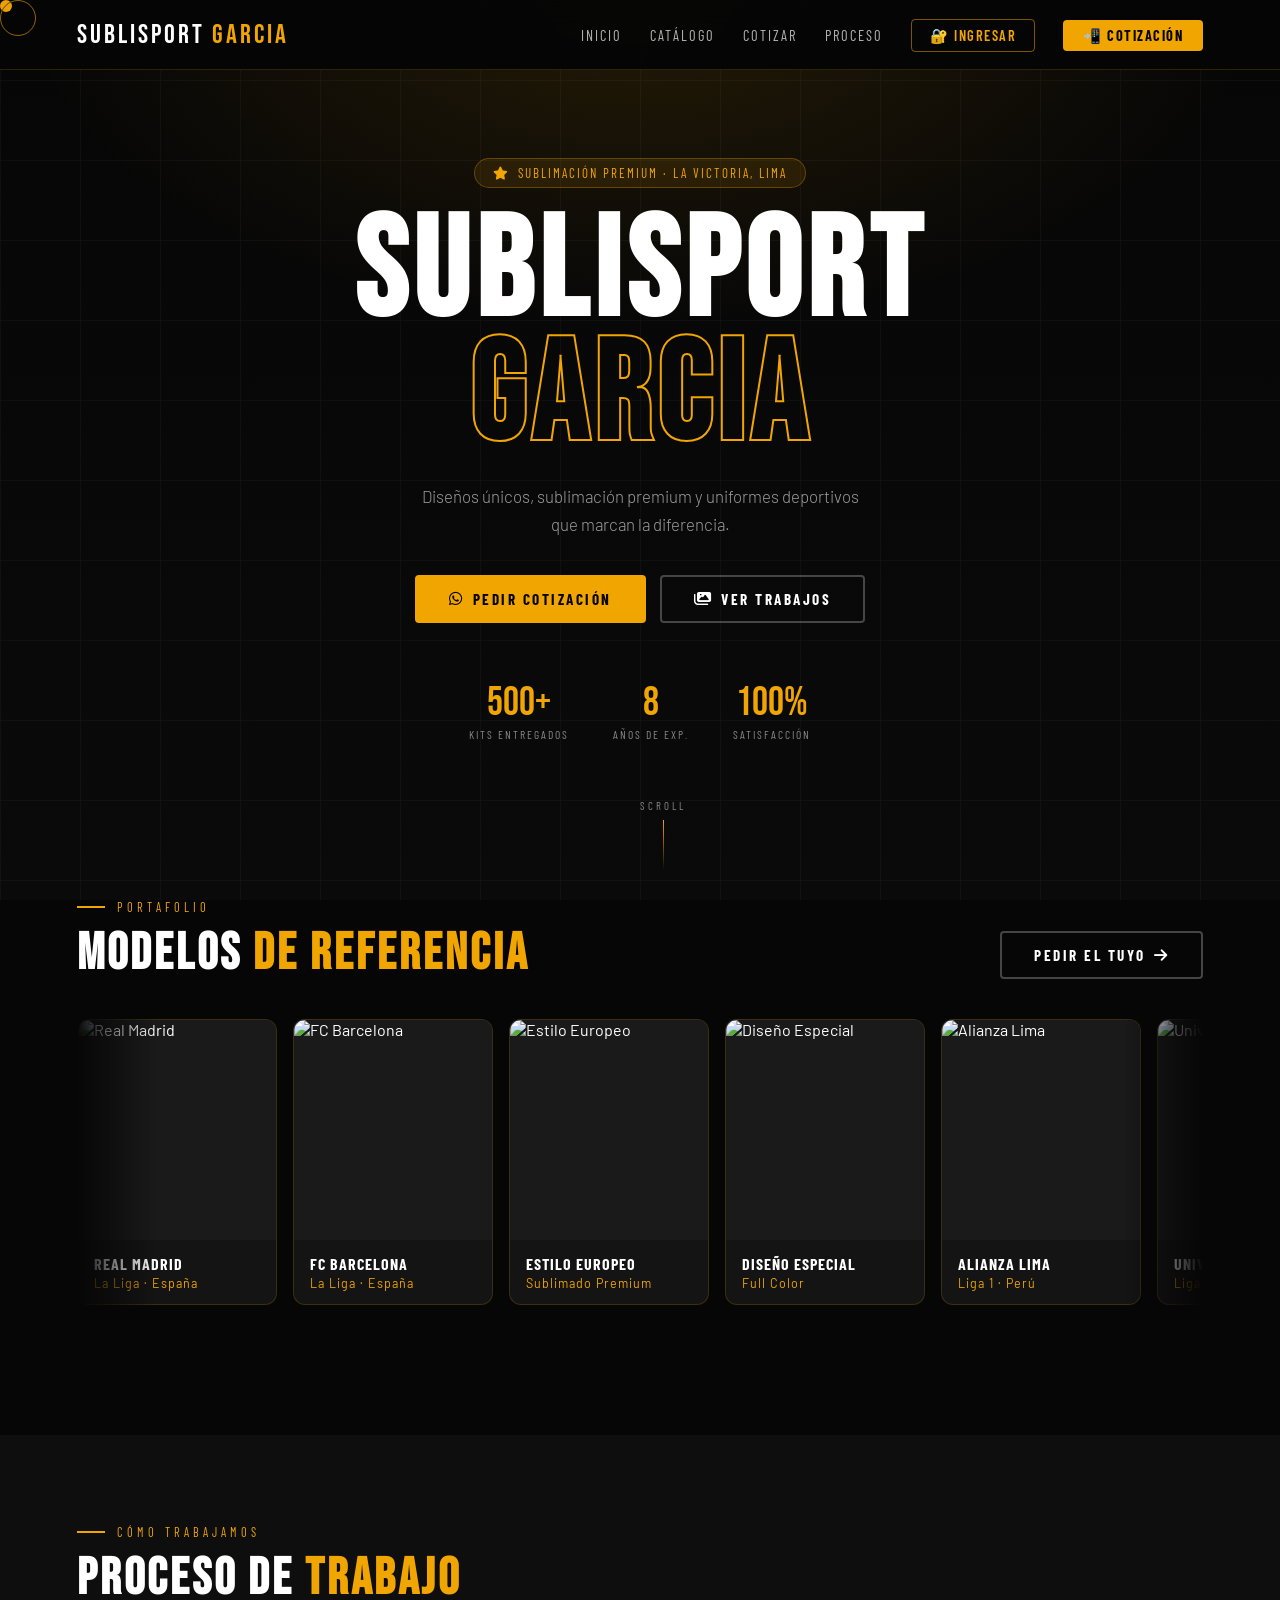
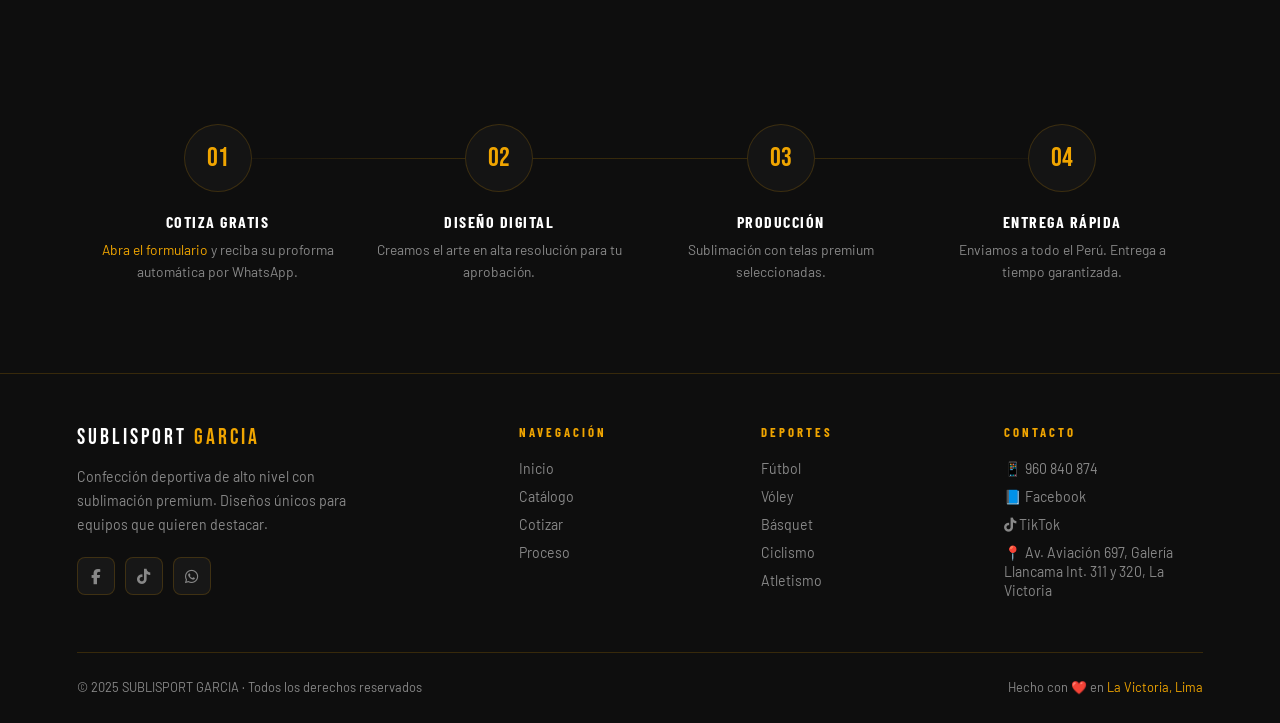
==== index.html @ 5cff6cac "Mover cotización a página separada cotizar.html El formulario sale de index.html y se abre en nueva " ====
<!DOCTYPE html>
<html lang="es">
<head>
<meta charset="UTF-8">
<meta name="viewport" content="width=device-width, initial-scale=1.0">
<title>SUBLISPORT GARCIA | Confección Deportiva de Élite</title>
<link href="https://fonts.googleapis.com/css2?family=Bebas+Neue&family=Barlow+Condensed:wght@300;400;600;700&family=Barlow:wght@300;400;500&display=swap" rel="stylesheet">
<link rel="stylesheet" href="https://cdnjs.cloudflare.com/ajax/libs/font-awesome/6.5.0/css/all.min.css">
<style>
:root {
  --gold: #F0A500;
  --gold-light: #FFD166;
  --black: #060606;
  --dark: #0E0E0E;
  --card: #141414;
  --border: rgba(240,165,0,0.18);
  --white: #FFFFFF;
  --gray: #888;
}
*, *::before, *::after { margin:0; padding:0; box-sizing:border-box; }
html { scroll-behavior: smooth; }
body { background: var(--black); color: var(--white); font-family: 'Barlow', sans-serif; overflow-x: hidden; cursor: none; }
.cursor { width:12px; height:12px; background:var(--gold); border-radius:50%; position:fixed; top:0; left:0; pointer-events:none; z-index:99999; transition:transform 0.1s; mix-blend-mode:difference; }
.cursor-ring { width:36px; height:36px; border:1.5px solid var(--gold); border-radius:50%; position:fixed; top:0; left:0; pointer-events:none; z-index:99998; transition:all 0.15s ease; opacity:0.6; }
::-webkit-scrollbar { width: 4px; }
::-webkit-scrollbar-track { background: var(--black); }
::-webkit-scrollbar-thumb { background: var(--gold); border-radius: 4px; }

.navbar { display:flex; justify-content:space-between; align-items:center; padding:0 6%; height:70px; background:rgba(6,6,6,0.96); backdrop-filter:blur(12px); position:fixed; width:100%; z-index:1000; border-bottom:1px solid var(--border); transition:0.3s; }
.navbar.scrolled { box-shadow: 0 4px 40px rgba(240,165,0,0.08); }
.logo { font-family:'Bebas Neue'; font-size:1.7rem; letter-spacing:3px; color:var(--white); text-decoration:none; }
.logo span { color:var(--gold); }
.nav-links { display:flex; list-style:none; gap:28px; align-items:center; }
.nav-links a { color:rgba(255,255,255,0.7); text-decoration:none; font-family:'Barlow Condensed'; font-size:0.9rem; letter-spacing:2px; text-transform:uppercase; transition:color 0.25s; position:relative; padding-bottom:4px; }
.nav-links a::after { content:''; position:absolute; bottom:0; left:0; width:0; height:1.5px; background:var(--gold); transition:width 0.3s; }
.nav-links a:hover { color:var(--white); }
.nav-links a:hover::after { width:100%; }
.nav-cta { background:var(--gold)!important; color:var(--black)!important; padding:7px 20px!important; border-radius:4px; font-weight:700!important; letter-spacing:1.5px!important; }
.nav-cta::after { display:none!important; }
.nav-cta:hover { background:var(--gold-light)!important; }
.nav-login { border:1.5px solid rgba(240,165,0,0.5)!important; color:var(--gold)!important; padding:7px 18px!important; border-radius:4px; font-weight:600!important; letter-spacing:1.5px!important; }
.nav-login::after { display:none!important; }
.nav-login:hover { background:rgba(240,165,0,0.12)!important; color:var(--gold-light)!important; }
.hamburger { display:none; flex-direction:column; gap:5px; cursor:pointer; background:none; border:none; }
.hamburger span { width:24px; height:2px; background:var(--white); transition:0.3s; display:block; }

.hero { height:100vh; display:flex; align-items:center; justify-content:center; text-align:center; position:relative; overflow:hidden; }
.hero-bg { position:absolute; inset:0; background: radial-gradient(ellipse 80% 60% at 50% 0%, rgba(240,165,0,0.13) 0%, transparent 60%), linear-gradient(180deg,#060606 0%,#0a0a0a 100%); }
.field-lines { position:absolute; inset:0; opacity:0.04; background-image: linear-gradient(90deg,rgba(255,255,255,0.8) 1px,transparent 1px), linear-gradient(rgba(255,255,255,0.8) 1px,transparent 1px); background-size:80px 80px; }
.hero-badge { display:inline-flex; align-items:center; gap:8px; background:rgba(240,165,0,0.1); border:1px solid rgba(240,165,0,0.3); border-radius:30px; padding:6px 18px; font-family:'Barlow Condensed'; font-size:0.82rem; letter-spacing:2px; color:var(--gold); text-transform:uppercase; margin-bottom:24px; animation:fadeDown 1s 0.2s both; }
.hero-content { position:relative; z-index:2; max-width:900px; padding:0 20px; }
.hero-content h1 { font-family:'Bebas Neue'; font-size:clamp(5rem,11vw,10rem); line-height:0.88; letter-spacing:6px; margin-bottom:22px; animation:fadeUp 1s 0.4s both; }
.hero-content h1 em { font-style:normal; -webkit-text-stroke:2px var(--gold); color:transparent; }
.hero-content p { font-size:1.05rem; color:rgba(255,255,255,0.6); max-width:460px; margin:0 auto 36px; line-height:1.7; font-weight:300; animation:fadeUp 1s 0.6s both; }
.hero-btns { display:flex; gap:14px; justify-content:center; flex-wrap:wrap; animation:fadeUp 1s 0.8s both; }
.btn-main { background:var(--gold); color:var(--black); padding:13px 32px; text-decoration:none; font-family:'Barlow Condensed'; font-size:0.95rem; font-weight:700; letter-spacing:2.5px; text-transform:uppercase; border-radius:4px; transition:all 0.3s; border:2px solid var(--gold); display:inline-flex; align-items:center; gap:8px; cursor:pointer; }
.btn-main:hover { background:transparent; color:var(--gold); transform:translateY(-2px); }
.btn-outline { border:2px solid rgba(255,255,255,0.25); color:var(--white); padding:13px 32px; text-decoration:none; font-family:'Barlow Condensed'; font-size:0.95rem; font-weight:700; letter-spacing:2.5px; text-transform:uppercase; border-radius:4px; transition:all 0.3s; display:inline-flex; align-items:center; gap:8px; }
.btn-outline:hover { border-color:var(--gold); color:var(--gold); transform:translateY(-2px); }
.hero-stats { display:flex; gap:44px; justify-content:center; margin-top:60px; animation:fadeUp 1s 1s both; }
.stat { text-align:center; }
.stat-num { font-family:'Bebas Neue'; font-size:2.5rem; color:var(--gold); line-height:1; display:block; }
.stat-label { font-family:'Barlow Condensed'; font-size:0.72rem; letter-spacing:2px; text-transform:uppercase; color:var(--gray); }
.scroll-indicator { position:absolute; bottom:30px; left:50%; transform:translateX(-50%); display:flex; flex-direction:column; align-items:center; gap:8px; animation:fadeUp 1s 1.2s both; }
.scroll-line { width:1px; height:50px; background:linear-gradient(to bottom,var(--gold),transparent); animation:scrollPulse 2s infinite; }
.scroll-text { font-family:'Barlow Condensed'; font-size:0.68rem; letter-spacing:3px; color:var(--gray); text-transform:uppercase; }

.section { padding:90px 6%; }
.section-tag { font-family:'Barlow Condensed'; font-size:0.78rem; letter-spacing:4px; color:var(--gold); text-transform:uppercase; display:flex; align-items:center; gap:12px; margin-bottom:14px; }
.section-tag::before { content:''; width:28px; height:1.5px; background:var(--gold); }
.section-title { font-family:'Bebas Neue'; font-size:clamp(2rem,4vw,3.5rem); letter-spacing:3px; line-height:1; margin-bottom:50px; }
.section-title span { color:var(--gold); }

.catalog-intro { display:flex; justify-content:space-between; align-items:flex-end; margin-bottom:40px; flex-wrap:wrap; gap:16px; }
.jerseys-slider-wrap { overflow:hidden; position:relative; }
.jerseys-slider-wrap::before, .jerseys-slider-wrap::after { content:''; position:absolute; top:0; bottom:0; width:80px; z-index:2; pointer-events:none; }
.jerseys-slider-wrap::before { left:0; background:linear-gradient(to right,var(--black),transparent); }
.jerseys-slider-wrap::after { right:0; background:linear-gradient(to left,var(--black),transparent); }
.jerseys-track { display:flex; gap:16px; animation:slideLoop 30s linear infinite; width:max-content; }
.jerseys-track:hover { animation-play-state:paused; }
.jersey-card { width:200px; flex-shrink:0; background:var(--card); border:1px solid var(--border); border-radius:12px; overflow:hidden; transition:all 0.35s; cursor:pointer; }
.jersey-card:hover { border-color:rgba(240,165,0,0.45); transform:translateY(-6px); box-shadow:0 16px 40px rgba(0,0,0,0.5); }
.jersey-card img { width:100%; height:220px; object-fit:contain; object-position:center; display:block; background:#1a1a1a; transition:transform 0.4s; }
.jersey-card:hover img { transform:scale(1.05); }
.jersey-card-info { padding:14px 16px; }
.jersey-card-info h4 { font-family:'Barlow Condensed'; font-size:1rem; letter-spacing:1px; text-transform:uppercase; margin-bottom:3px; }
.jersey-card-info p { font-size:0.78rem; color:var(--gold); letter-spacing:1px; }

.process-section { padding:90px 6%; background:var(--dark); }
.steps-grid { display:grid; grid-template-columns:repeat(4,1fr); gap:0; position:relative; }
.steps-grid::before { content:''; position:absolute; top:34px; left:10%; right:10%; height:1px; background:linear-gradient(90deg,transparent,var(--border),var(--border),var(--border),transparent); }
.step { text-align:center; padding:0 16px; }
.step-num { width:68px; height:68px; border-radius:50%; background:var(--card); border:1px solid var(--border); display:flex; align-items:center; justify-content:center; font-family:'Bebas Neue'; font-size:1.7rem; color:var(--gold); margin:0 auto 20px; position:relative; z-index:1; transition:all 0.3s; }
.step:hover .step-num { background:rgba(240,165,0,0.1); border-color:var(--gold); box-shadow:0 0 24px rgba(240,165,0,0.2); }
.step h3 { font-family:'Barlow Condensed'; font-size:1rem; letter-spacing:1.5px; text-transform:uppercase; margin-bottom:8px; }
.step p { color:var(--gray); font-size:0.86rem; line-height:1.6; }

footer { background:var(--dark); border-top:1px solid var(--border); padding:50px 6% 28px; }
.footer-top { display:grid; grid-template-columns:2fr 1fr 1fr 1fr; gap:44px; margin-bottom:44px; }
.footer-brand .logo { font-size:1.4rem; margin-bottom:14px; display:block; }
.footer-brand p { color:var(--gray); font-size:0.88rem; line-height:1.7; max-width:270px; margin-bottom:20px; }
.social-links { display:flex; gap:10px; }
.social-link { width:38px; height:38px; background:rgba(255,255,255,0.04); border:1px solid var(--border); border-radius:8px; display:flex; align-items:center; justify-content:center; color:var(--gray); font-size:0.95rem; text-decoration:none; transition:all 0.3s; }
.social-link:hover { background:rgba(240,165,0,0.1); border-color:var(--gold); color:var(--gold); }
.footer-col h4 { font-family:'Barlow Condensed'; font-size:0.8rem; letter-spacing:3px; text-transform:uppercase; color:var(--gold); margin-bottom:18px; }
.footer-col ul { list-style:none; }
.footer-col ul li { margin-bottom:9px; }
.footer-col ul a { color:var(--gray); text-decoration:none; font-size:0.88rem; transition:color 0.25s; }
.footer-col ul a:hover { color:var(--white); }
.footer-bottom { display:flex; justify-content:space-between; align-items:center; padding-top:26px; border-top:1px solid var(--border); flex-wrap:wrap; gap:14px; }
.footer-bottom p { color:var(--gray); font-size:0.8rem; }
.footer-bottom a { color:var(--gold); text-decoration:none; }

@keyframes fadeUp { from{opacity:0;transform:translateY(30px)} to{opacity:1;transform:translateY(0)} }
@keyframes fadeDown { from{opacity:0;transform:translateY(-20px)} to{opacity:1;transform:translateY(0)} }
@keyframes scrollPulse { 0%,100%{opacity:0.3} 50%{opacity:1} }
@keyframes slideLoop { 0%{transform:translateX(0)} 100%{transform:translateX(-50%)} }
.reveal { opacity:0; transform:translateY(36px); transition:opacity 0.7s,transform 0.7s; }
.reveal.visible { opacity:1; transform:translateY(0); }
.reveal-delay-1 { transition-delay:0.1s; }
.reveal-delay-2 { transition-delay:0.2s; }
.reveal-delay-3 { transition-delay:0.3s; }

@media(max-width:1024px){
  .steps-grid{grid-template-columns:repeat(2,1fr);gap:36px;}
  .steps-grid::before{display:none;}
  .footer-top{grid-template-columns:1fr 1fr;}
}
@media(max-width:768px){
  body{cursor:auto;}
  .cursor,.cursor-ring{display:none;}
  .nav-links{display:none;flex-direction:column;position:fixed;top:70px;left:0;right:0;background:rgba(6,6,6,0.99);padding:28px 6%;gap:22px;border-bottom:1px solid var(--border);}
  .nav-links.open{display:flex;}
  .hamburger{display:flex;}
  .hero-stats{gap:24px;}
  .stat-num{font-size:2rem;}
  .steps-grid{grid-template-columns:1fr 1fr;}
  .footer-top{grid-template-columns:1fr;gap:28px;}
}
@media(max-width:480px){
  .steps-grid{grid-template-columns:1fr;}
  .hero-btns{flex-direction:column;align-items:center;}
  .hero-content h1{font-size:4.2rem;}
}
</style>
</head>
<body>

<div class="cursor" id="cursor"></div>
<div class="cursor-ring" id="cursorRing"></div>

<nav class="navbar" id="navbar">
  <a href="index.html" class="logo">SUBLISPORT <span>GARCIA</span></a>
  <ul class="nav-links" id="navLinks">
    <li><a href="#inicio">Inicio</a></li>
    <li><a href="#catalogo">Catálogo</a></li>
    <li><a href="cotizar.html" target="_blank" rel="noopener noreferrer">Cotizar</a></li>
    <li><a href="#proceso">Proceso</a></li>
    <li><a href="https://sublisport-garcia-production.up.railway.app/login" data-panel-login target="_blank" rel="noopener noreferrer" class="nav-login">🔐 INGRESAR</a></li>
    <li><a href="cotizar.html" target="_blank" rel="noopener noreferrer" class="nav-cta">📲 Cotización</a></li>
  </ul>
  <button class="hamburger" id="hamburger" onclick="toggleMenu()">
    <span></span><span></span><span></span>
  </button>
</nav>

<section id="inicio" class="hero">
  <div class="hero-bg"></div>
  <div class="field-lines"></div>
  <div class="hero-content">
    <div class="hero-badge"><i class="fas fa-star"></i> Sublimación Premium · La Victoria, Lima</div>
    <h1>SUBLISPORT<br><em>GARCIA</em></h1>
    <p>Diseños únicos, sublimación premium y uniformes deportivos que marcan la diferencia.</p>
    <div class="hero-btns">
      <a href="cotizar.html" target="_blank" rel="noopener noreferrer" class="btn-main"><i class="fab fa-whatsapp"></i> PEDIR COTIZACIÓN</a>
      <a href="#catalogo" class="btn-outline"><i class="fas fa-images"></i> VER TRABAJOS</a>
    </div>
    <div class="hero-stats">
      <div class="stat"><span class="stat-num">500+</span><span class="stat-label">Kits Entregados</span></div>
      <div class="stat"><span class="stat-num">8</span><span class="stat-label">Años de Exp.</span></div>
      <div class="stat"><span class="stat-num">100%</span><span class="stat-label">Satisfacción</span></div>
    </div>
  </div>
  <div class="scroll-indicator">
    <span class="scroll-text">Scroll</span>
    <div class="scroll-line"></div>
  </div>
</section>

<section id="catalogo" class="section" style="padding-top:0;">
  <div class="catalog-intro">
    <div>
      <div class="section-tag reveal">Portafolio</div>
      <h2 class="section-title reveal reveal-delay-1" style="margin-bottom:0;">MODELOS <span>DE REFERENCIA</span></h2>
    </div>
    <a href="cotizar.html" target="_blank" rel="noopener noreferrer" class="btn-outline reveal">Pedir el tuyo <i class="fas fa-arrow-right"></i></a>
  </div>
  <div class="jerseys-slider-wrap reveal" style="margin-bottom:40px;">
    <div class="jerseys-track" id="catalogTrack"></div>
  </div>
</section>

<section id="proceso" class="process-section">
  <div style="padding:0 0 70px;">
    <div class="section-tag reveal">Cómo trabajamos</div>
    <h2 class="section-title reveal reveal-delay-1">PROCESO DE <span>TRABAJO</span></h2>
  </div>
  <div class="steps-grid">
    <div class="step reveal">
      <div class="step-num">01</div>
      <h3>Cotiza gratis</h3>
      <p><a href="cotizar.html" target="_blank" rel="noopener noreferrer" style="color:var(--gold);text-decoration:none;">Abra el formulario</a> y reciba su proforma automática por WhatsApp.</p>
    </div>
    <div class="step reveal reveal-delay-1">
      <div class="step-num">02</div>
      <h3>Diseño digital</h3>
      <p>Creamos el arte en alta resolución para tu aprobación.</p>
    </div>
    <div class="step reveal reveal-delay-2">
      <div class="step-num">03</div>
      <h3>Producción</h3>
      <p>Sublimación con telas premium seleccionadas.</p>
    </div>
    <div class="step reveal reveal-delay-3">
      <div class="step-num">04</div>
      <h3>Entrega rápida</h3>
      <p>Enviamos a todo el Perú. Entrega a tiempo garantizada.</p>
    </div>
  </div>
</section>

<footer>
  <div class="footer-top">
    <div class="footer-brand">
      <span class="logo">SUBLISPORT <span>GARCIA</span></span>
      <p>Confección deportiva de alto nivel con sublimación premium. Diseños únicos para equipos que quieren destacar.</p>
      <div class="social-links">
        <a href="https://www.facebook.com/wilber.garcia.902" target="_blank" class="social-link"><i class="fab fa-facebook-f"></i></a>
        <a href="https://www.tiktok.com/@cayarino.sport" target="_blank" class="social-link"><i class="fab fa-tiktok"></i></a>
        <a href="https://wa.me/51960840874" data-wa-contact target="_blank" class="social-link"><i class="fab fa-whatsapp"></i></a>
      </div>
    </div>
    <div class="footer-col">
      <h4>Navegación</h4>
      <ul>
        <li><a href="#inicio">Inicio</a></li>
        <li><a href="#catalogo">Catálogo</a></li>
        <li><a href="cotizar.html" target="_blank" rel="noopener noreferrer">Cotizar</a></li>
        <li><a href="#proceso">Proceso</a></li>
      </ul>
    </div>
    <div class="footer-col">
      <h4>Deportes</h4>
      <ul>
        <li><a href="cotizar.html" target="_blank" rel="noopener noreferrer">Fútbol</a></li>
        <li><a href="cotizar.html" target="_blank" rel="noopener noreferrer">Vóley</a></li>
        <li><a href="cotizar.html" target="_blank" rel="noopener noreferrer">Básquet</a></li>
        <li><a href="cotizar.html" target="_blank" rel="noopener noreferrer">Ciclismo</a></li>
        <li><a href="cotizar.html" target="_blank" rel="noopener noreferrer">Atletismo</a></li>
      </ul>
    </div>
    <div class="footer-col">
      <h4>Contacto</h4>
      <ul>
        <li><a href="https://wa.me/51960840874" data-wa-contact>📱 960 840 874</a></li>
        <li><a href="https://www.facebook.com/wilber.garcia.902">📘 Facebook</a></li>
        <li><a href="https://www.tiktok.com/@cayarino.sport"><i class="fab fa-tiktok"></i> TikTok</a></li>
        <li><a href="#" style="color:var(--gray);pointer-events:none;">📍 Av. Aviación 697, Galería Llancama Int. 311 y 320, La Victoria</a></li>
      </ul>
    </div>
  </div>
  <div class="footer-bottom">
    <p>© 2025 SUBLISPORT GARCIA · Todos los derechos reservados</p>
    <p>Hecho con ❤️ en <a href="#">La Victoria, Lima</a></p>
  </div>
</footer>

<script src="panel-config.js"></script>
<script src="landing-config.js"></script>
<script>
const cursor = document.getElementById('cursor');
const ring = document.getElementById('cursorRing');
document.addEventListener('mousemove', e => {
  cursor.style.left = e.clientX-6+'px'; cursor.style.top = e.clientY-6+'px';
  ring.style.left = e.clientX-18+'px'; ring.style.top = e.clientY-18+'px';
});
document.querySelectorAll('a,button,.jersey-card').forEach(el => {
  el.addEventListener('mouseenter',()=>{cursor.style.transform='scale(2)';ring.style.transform='scale(1.4)';ring.style.opacity='1';});
  el.addEventListener('mouseleave',()=>{cursor.style.transform='scale(1)';ring.style.transform='scale(1)';ring.style.opacity='0.6';});
});
window.addEventListener('scroll',()=>{ document.getElementById('navbar').classList.toggle('scrolled',window.scrollY>20); });
function toggleMenu(){ document.getElementById('navLinks').classList.toggle('open'); }
document.querySelectorAll('.nav-links a').forEach(a=>a.addEventListener('click',()=>document.getElementById('navLinks').classList.remove('open')));
const obs = new IntersectionObserver(entries=>entries.forEach(e=>{if(e.isIntersecting)e.target.classList.add('visible');}),{threshold:0.1});
document.querySelectorAll('.reveal').forEach(el=>obs.observe(el));
</script>
</body>
</html>
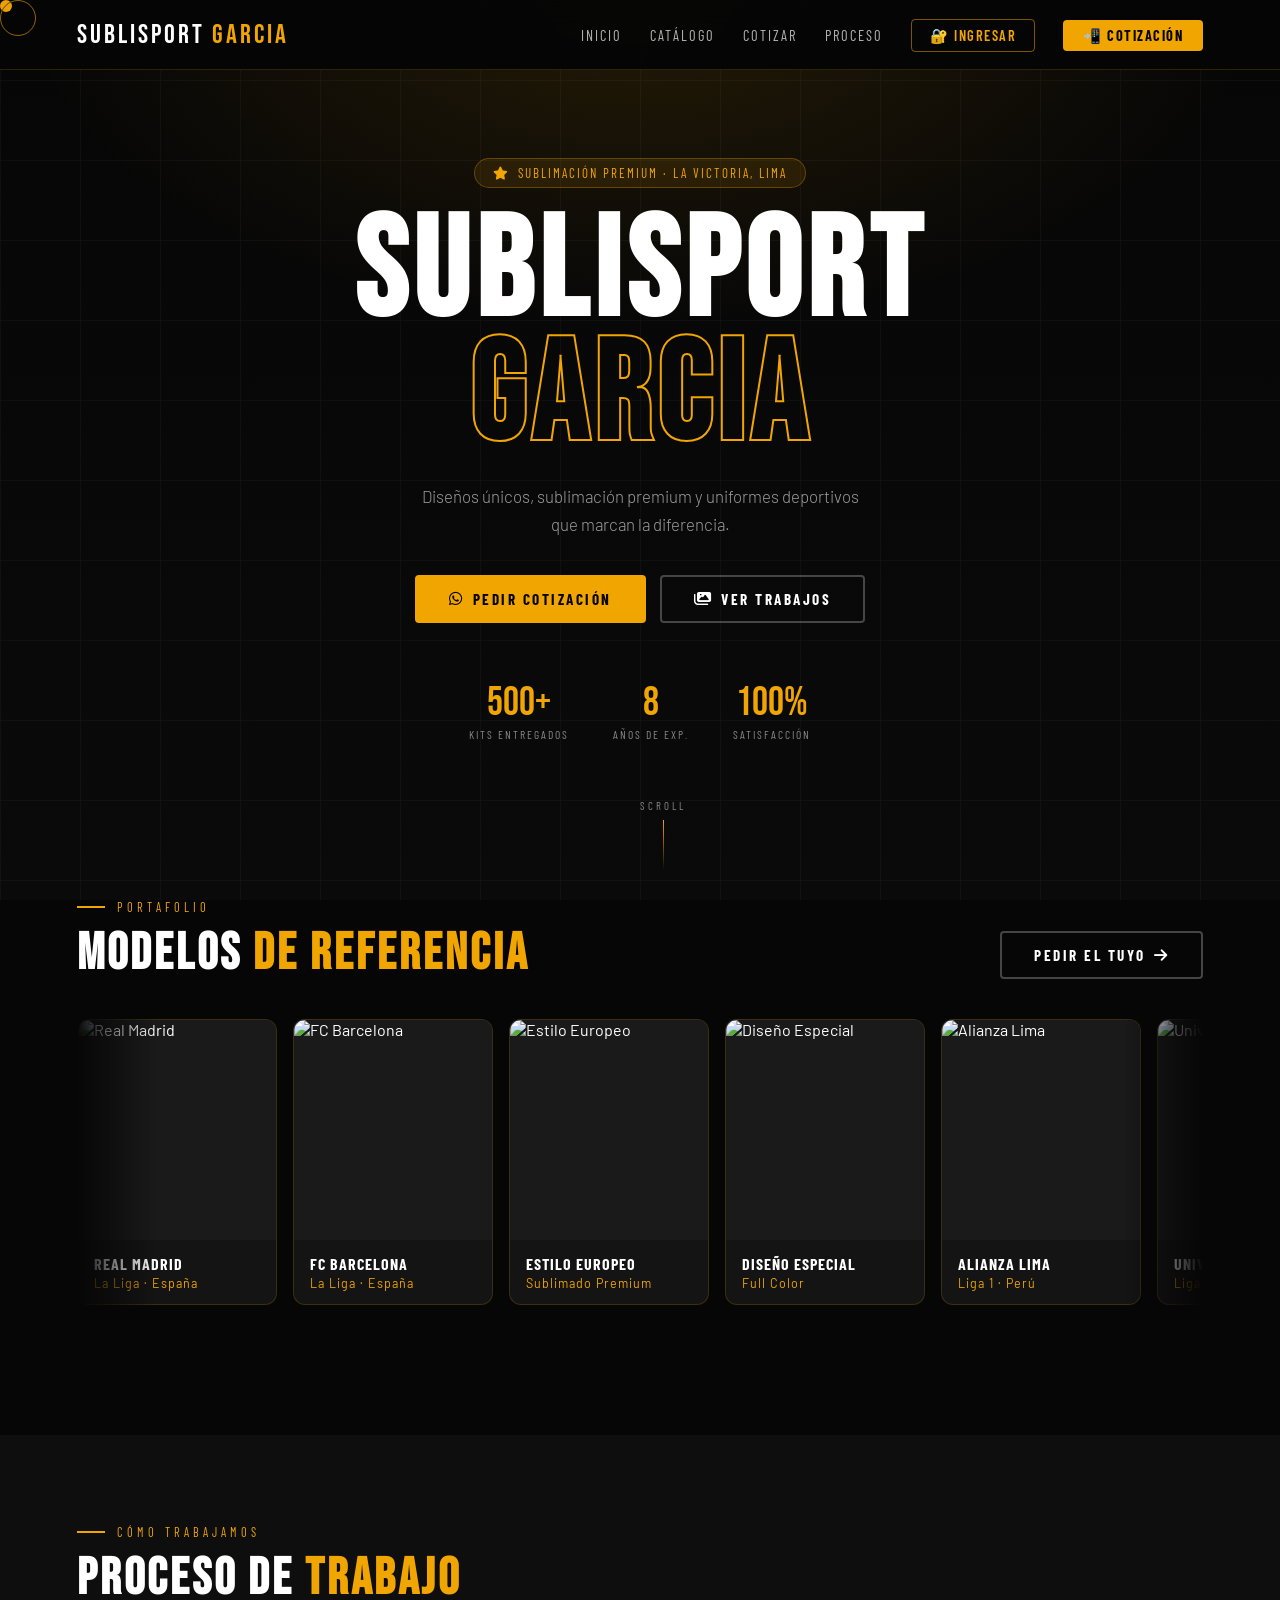
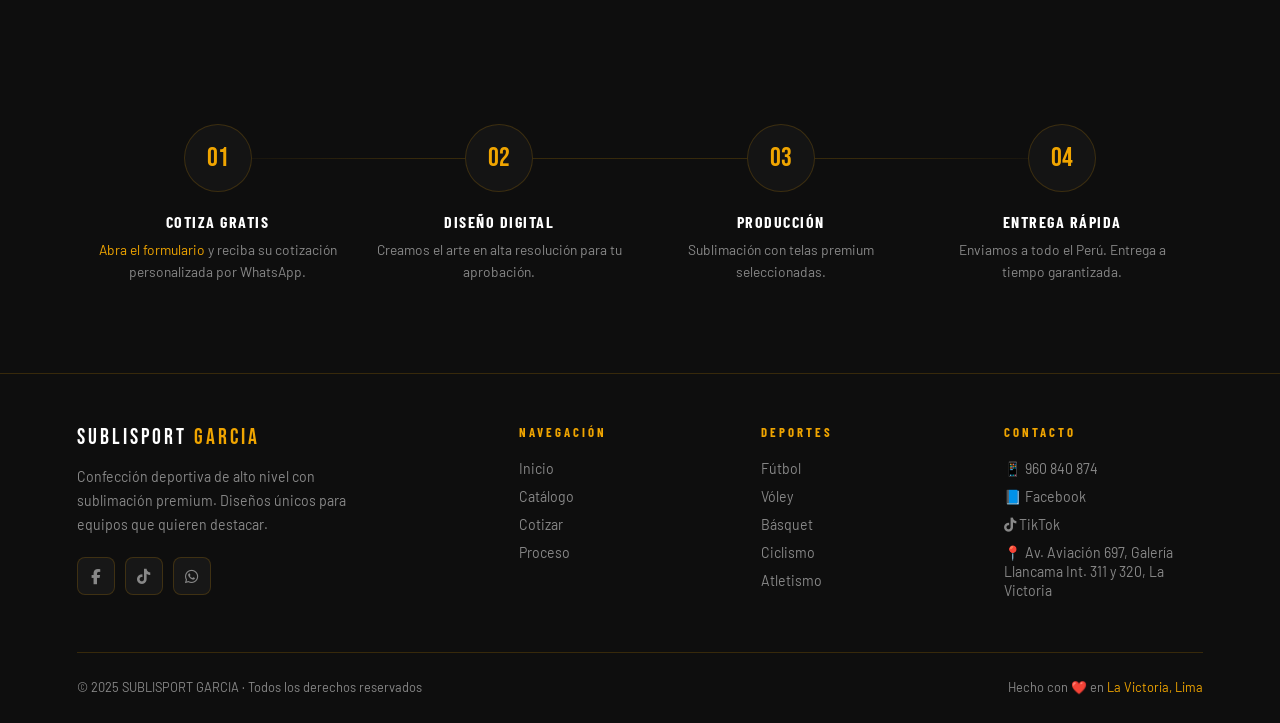
==== commit f6f86409: "Ocultar precios al cliente; cotización sugerida solo en panel admin El formulario y WhatsApp del cli" ====
--- a/index.html
+++ b/index.html
@@ -209,7 +209,7 @@
     <div class="step reveal">
       <div class="step-num">01</div>
       <h3>Cotiza gratis</h3>
-      <p><a href="cotizar.html" target="_blank" rel="noopener noreferrer" style="color:var(--gold);text-decoration:none;">Abra el formulario</a> y reciba su proforma automática por WhatsApp.</p>
+      <p><a href="cotizar.html" target="_blank" rel="noopener noreferrer" style="color:var(--gold);text-decoration:none;">Abra el formulario</a> y reciba su cotización personalizada por WhatsApp.</p>
     </div>
     <div class="step reveal reveal-delay-1">
       <div class="step-num">02</div>
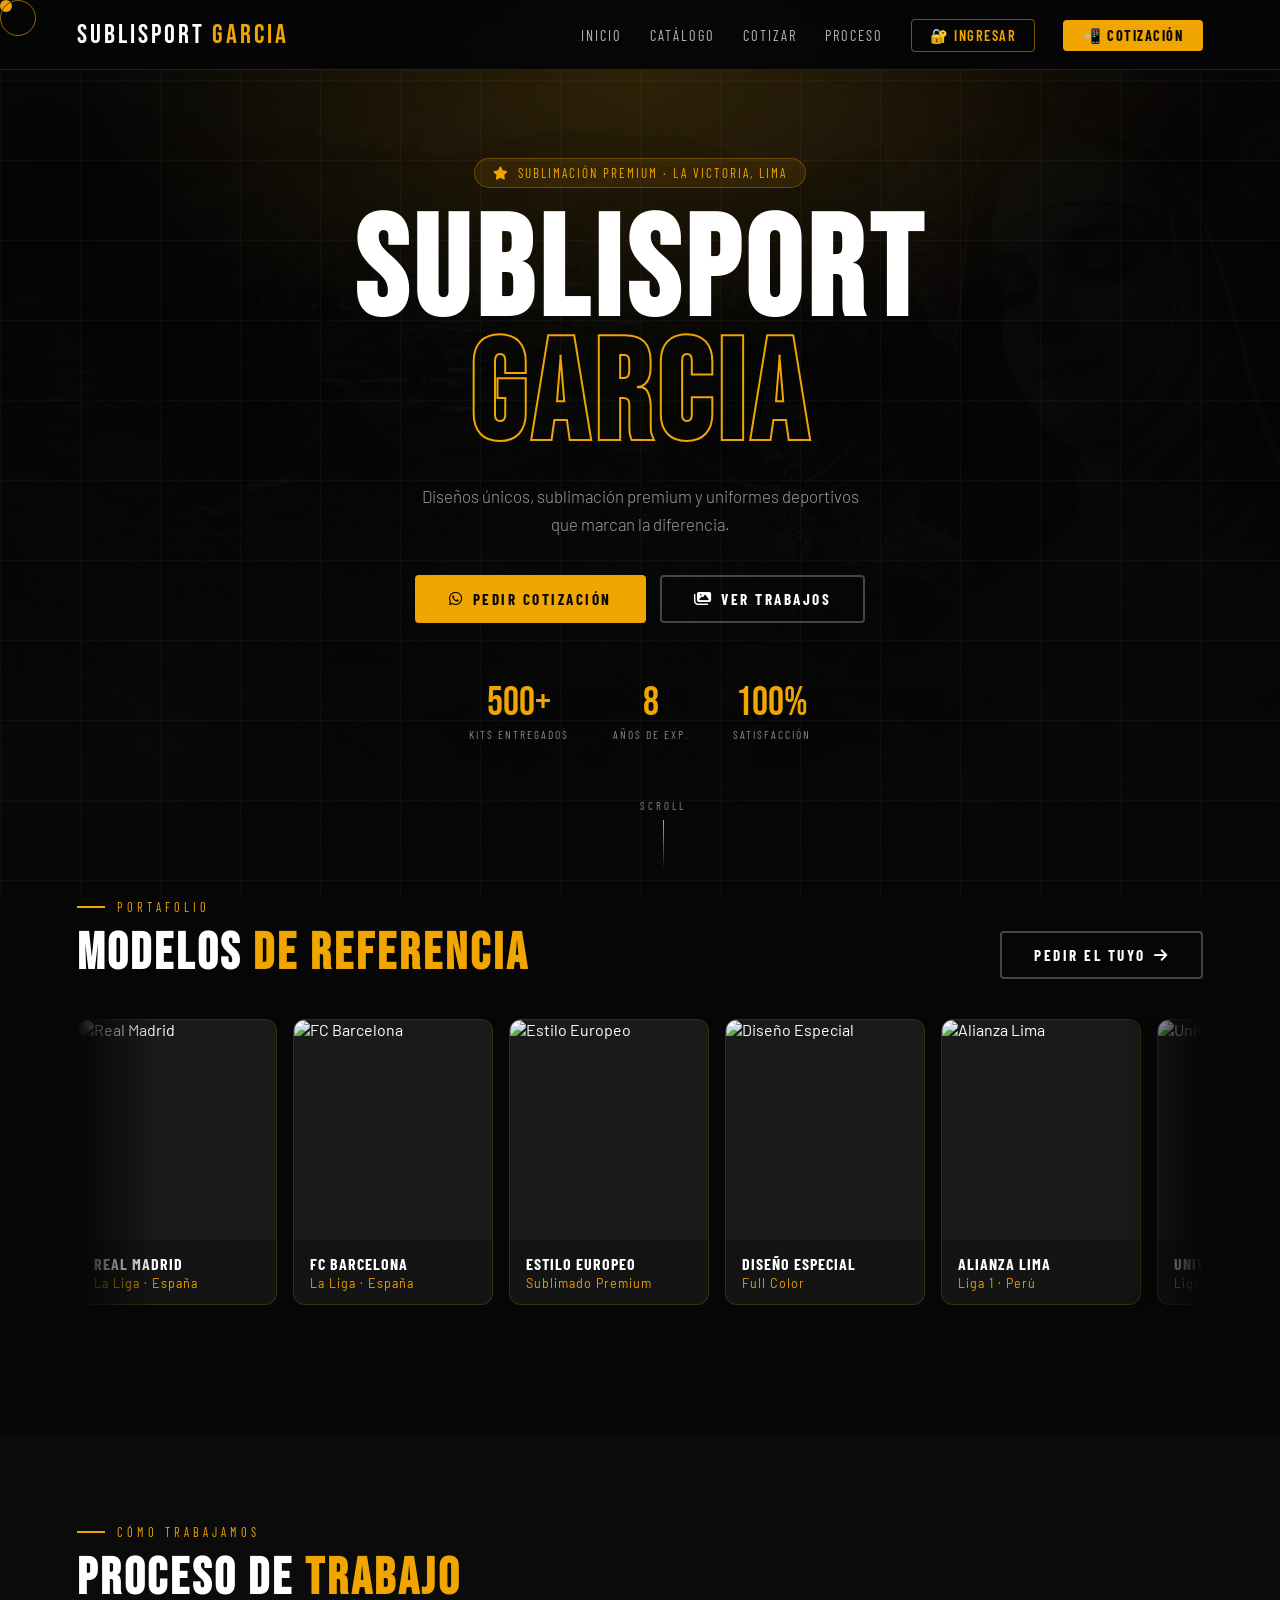
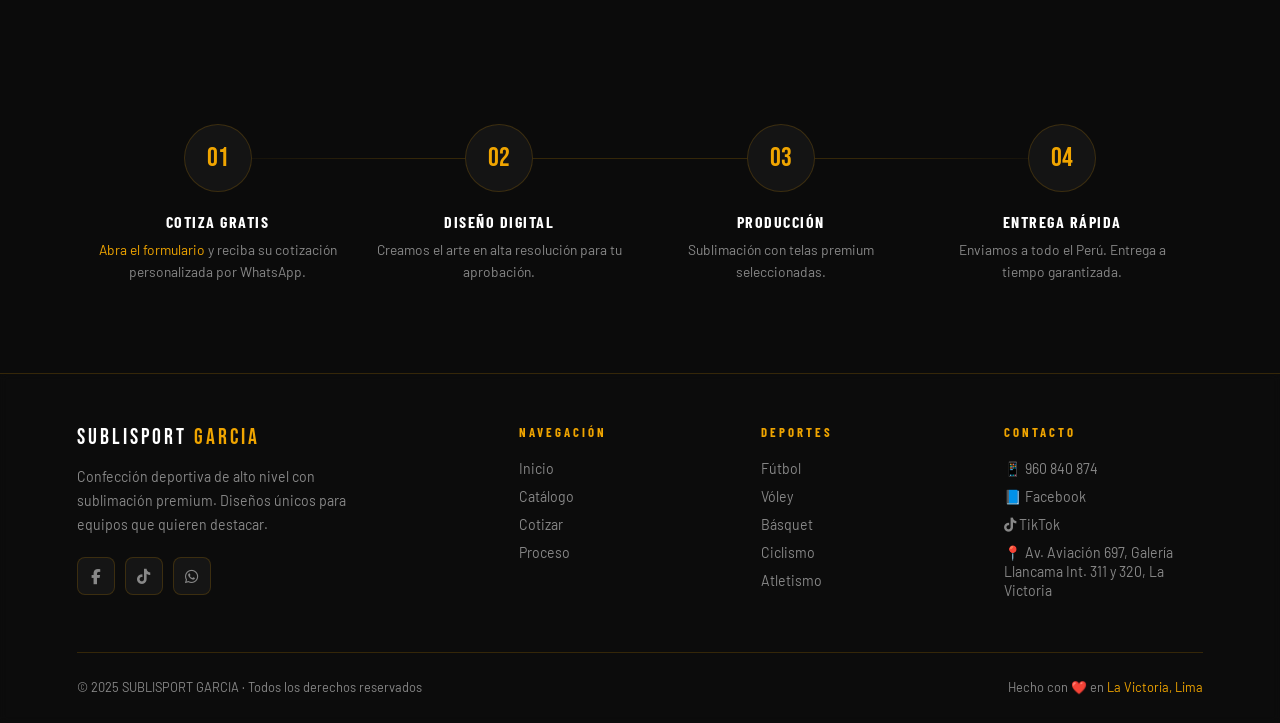
==== commit f40c61a0: "Agregar fondo sutil de Santa Rosa de Lima en la landing. Incluye imagen optimizada con degradado dor" ====
--- a/index.html
+++ b/index.html
@@ -19,7 +19,13 @@
 }
 *, *::before, *::after { margin:0; padding:0; box-sizing:border-box; }
 html { scroll-behavior: smooth; }
-body { background: var(--black); color: var(--white); font-family: 'Barlow', sans-serif; overflow-x: hidden; cursor: none; }
+body { background: var(--black); color: var(--white); font-family: 'Barlow', sans-serif; overflow-x: hidden; cursor: none; position: relative; }
+.site-backdrop { position: fixed; inset: 0; z-index: 0; pointer-events: none; overflow: hidden; }
+.site-backdrop-photo { position: absolute; inset: -6%; background: url('assets/img/santa-rosita.jpg') center/cover no-repeat; opacity: 0.13; filter: grayscale(20%) sepia(18%) contrast(1.04) brightness(0.52); transform: scale(1.06); animation: bgDrift 32s ease-in-out infinite alternate; }
+.site-backdrop-glow { position: absolute; inset: 0; background: radial-gradient(ellipse 100% 75% at 50% -5%, rgba(240,165,0,0.2) 0%, transparent 52%), radial-gradient(ellipse 65% 55% at 95% 95%, rgba(240,165,0,0.07) 0%, transparent 48%), radial-gradient(ellipse 55% 45% at 5% 85%, rgba(255,209,102,0.05) 0%, transparent 42%); }
+.site-backdrop-veil { position: absolute; inset: 0; background: linear-gradient(180deg, rgba(6,6,6,0.84) 0%, rgba(6,6,6,0.5) 38%, rgba(6,6,6,0.68) 62%, rgba(6,6,6,0.94) 100%), linear-gradient(118deg, rgba(6,6,6,0.78) 0%, transparent 40%, rgba(6,6,6,0.82) 100%); }
+@keyframes bgDrift { from { transform: scale(1.06) translate(0, 0); } to { transform: scale(1.09) translate(-0.8%, 0.6%); } }
+.navbar, .hero, .section, footer { position: relative; z-index: 1; }
 .cursor { width:12px; height:12px; background:var(--gold); border-radius:50%; position:fixed; top:0; left:0; pointer-events:none; z-index:99999; transition:transform 0.1s; mix-blend-mode:difference; }
 .cursor-ring { width:36px; height:36px; border:1.5px solid var(--gold); border-radius:50%; position:fixed; top:0; left:0; pointer-events:none; z-index:99998; transition:all 0.15s ease; opacity:0.6; }
 ::-webkit-scrollbar { width: 4px; }
@@ -45,7 +51,7 @@
 .hamburger span { width:24px; height:2px; background:var(--white); transition:0.3s; display:block; }
 
 .hero { height:100vh; display:flex; align-items:center; justify-content:center; text-align:center; position:relative; overflow:hidden; }
-.hero-bg { position:absolute; inset:0; background: radial-gradient(ellipse 80% 60% at 50% 0%, rgba(240,165,0,0.13) 0%, transparent 60%), linear-gradient(180deg,#060606 0%,#0a0a0a 100%); }
+.hero-bg { position:absolute; inset:0; background: radial-gradient(ellipse 75% 55% at 50% 8%, rgba(240,165,0,0.14) 0%, transparent 58%), linear-gradient(180deg, rgba(6,6,6,0.15) 0%, transparent 45%, rgba(10,10,10,0.35) 100%); }
 .field-lines { position:absolute; inset:0; opacity:0.04; background-image: linear-gradient(90deg,rgba(255,255,255,0.8) 1px,transparent 1px), linear-gradient(rgba(255,255,255,0.8) 1px,transparent 1px); background-size:80px 80px; }
 .hero-badge { display:inline-flex; align-items:center; gap:8px; background:rgba(240,165,0,0.1); border:1px solid rgba(240,165,0,0.3); border-radius:30px; padding:6px 18px; font-family:'Barlow Condensed'; font-size:0.82rem; letter-spacing:2px; color:var(--gold); text-transform:uppercase; margin-bottom:24px; animation:fadeDown 1s 0.2s both; }
 .hero-content { position:relative; z-index:2; max-width:900px; padding:0 20px; }
@@ -86,7 +92,7 @@
 .jersey-card-info h4 { font-family:'Barlow Condensed'; font-size:1rem; letter-spacing:1px; text-transform:uppercase; margin-bottom:3px; }
 .jersey-card-info p { font-size:0.78rem; color:var(--gold); letter-spacing:1px; }
 
-.process-section { padding:90px 6%; background:var(--dark); }
+.process-section { padding:90px 6%; background:rgba(14,14,14,0.72); backdrop-filter:blur(3px); }
 .steps-grid { display:grid; grid-template-columns:repeat(4,1fr); gap:0; position:relative; }
 .steps-grid::before { content:''; position:absolute; top:34px; left:10%; right:10%; height:1px; background:linear-gradient(90deg,transparent,var(--border),var(--border),var(--border),transparent); }
 .step { text-align:center; padding:0 16px; }
@@ -95,7 +101,7 @@
 .step h3 { font-family:'Barlow Condensed'; font-size:1rem; letter-spacing:1.5px; text-transform:uppercase; margin-bottom:8px; }
 .step p { color:var(--gray); font-size:0.86rem; line-height:1.6; }
 
-footer { background:var(--dark); border-top:1px solid var(--border); padding:50px 6% 28px; }
+footer { background:rgba(14,14,14,0.82); backdrop-filter:blur(4px); border-top:1px solid var(--border); padding:50px 6% 28px; }
 .footer-top { display:grid; grid-template-columns:2fr 1fr 1fr 1fr; gap:44px; margin-bottom:44px; }
 .footer-brand .logo { font-size:1.4rem; margin-bottom:14px; display:block; }
 .footer-brand p { color:var(--gray); font-size:0.88rem; line-height:1.7; max-width:270px; margin-bottom:20px; }
@@ -146,6 +152,12 @@
 </head>
 <body>
 
+<div class="site-backdrop" aria-hidden="true">
+  <div class="site-backdrop-photo"></div>
+  <div class="site-backdrop-glow"></div>
+  <div class="site-backdrop-veil"></div>
+</div>
+
 <div class="cursor" id="cursor"></div>
 <div class="cursor-ring" id="cursorRing"></div>
 
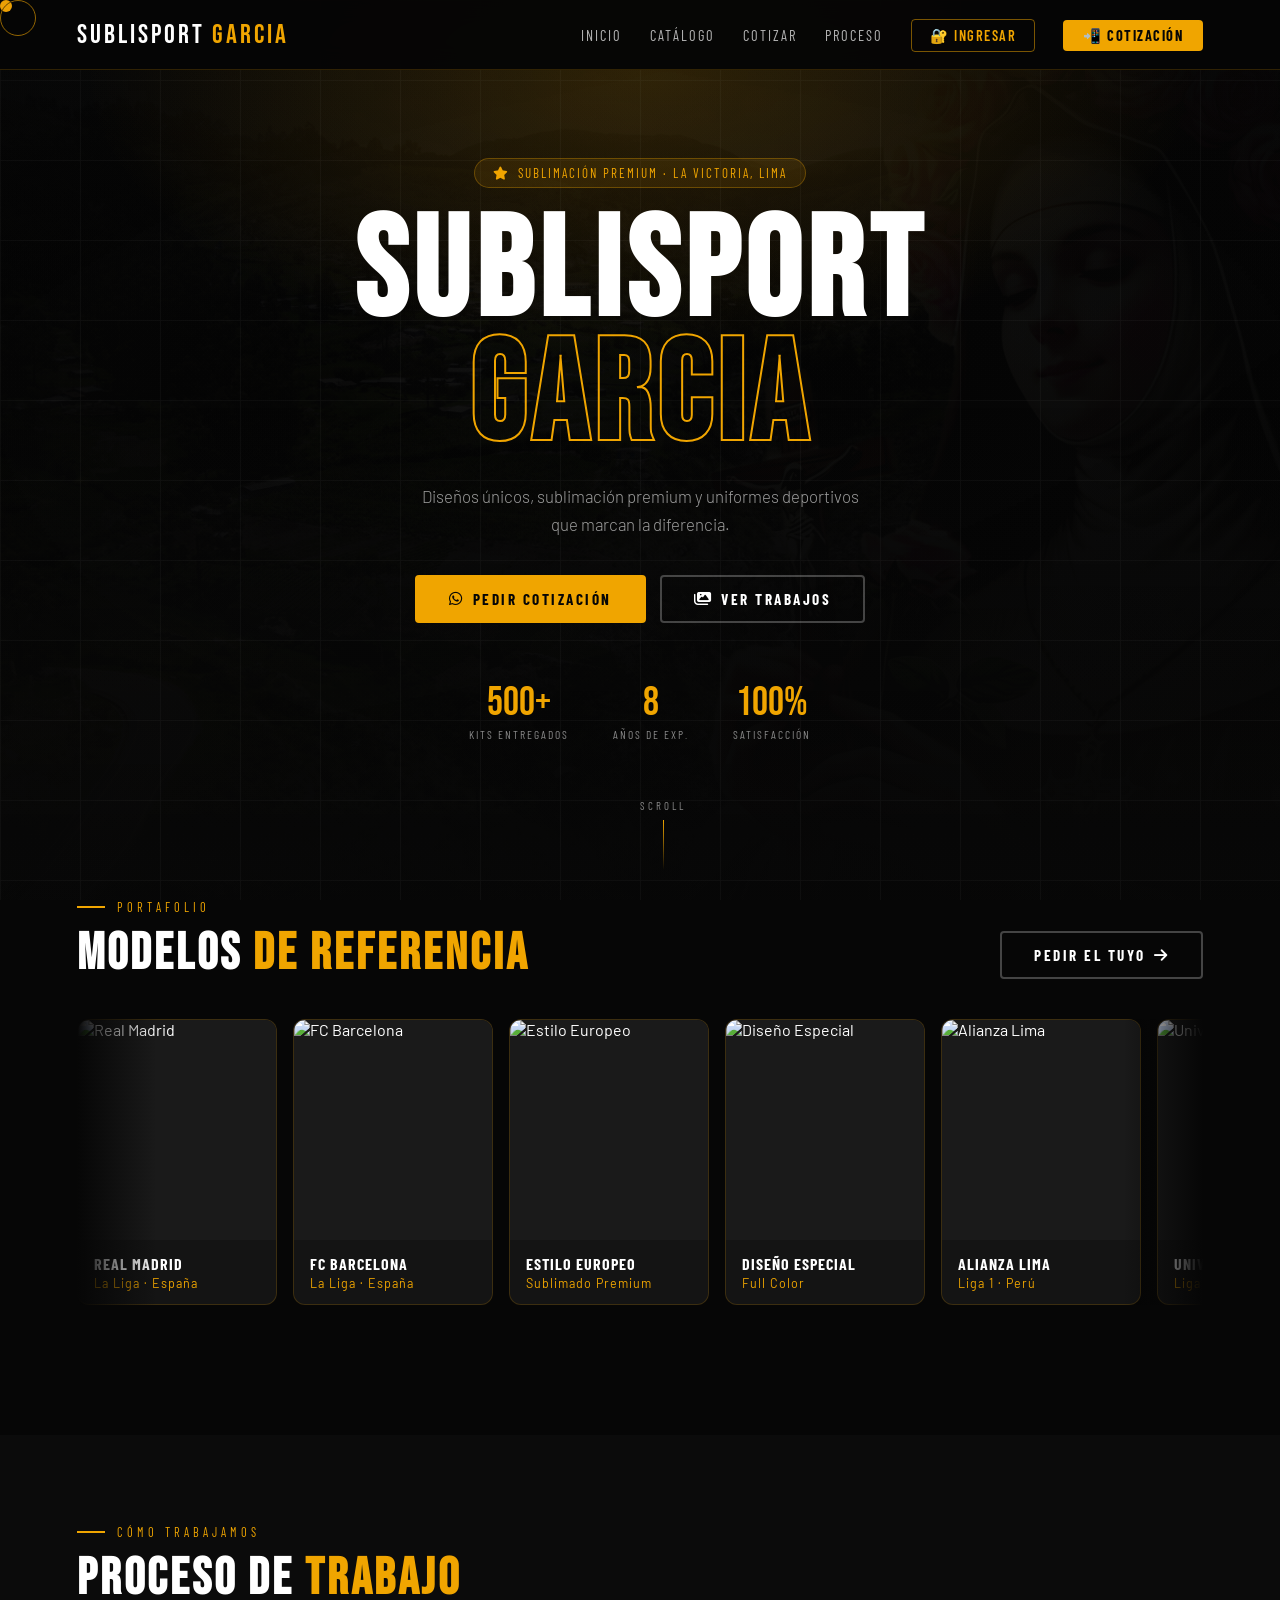
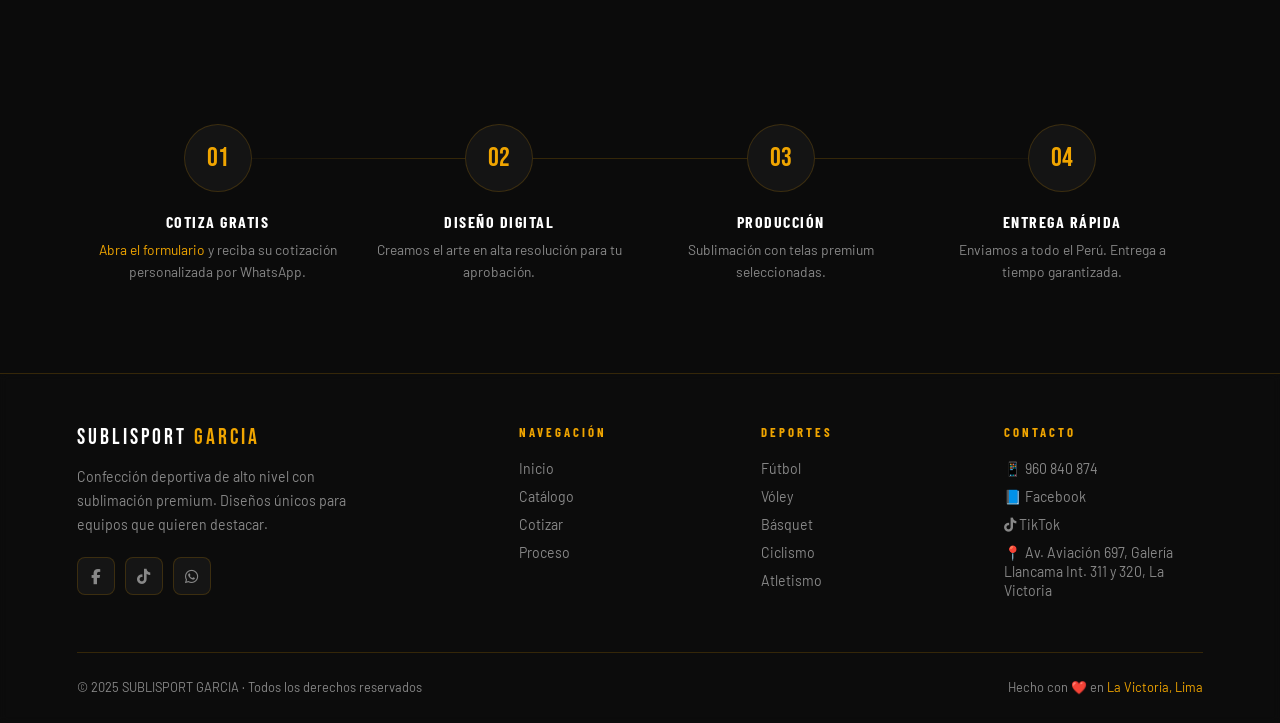
==== commit 30833e8c: "Subir opacidad del fondo de Santa Rosa al 19%. Co-authored-by: Cursor <cursoragent@cursor.com>" ====
--- a/index.html
+++ b/index.html
@@ -21,7 +21,7 @@
 html { scroll-behavior: smooth; }
 body { background: var(--black); color: var(--white); font-family: 'Barlow', sans-serif; overflow-x: hidden; cursor: none; position: relative; }
 .site-backdrop { position: fixed; inset: 0; z-index: 0; pointer-events: none; overflow: hidden; }
-.site-backdrop-photo { position: absolute; inset: -6%; background: url('assets/img/santa-rosita.jpg') center/cover no-repeat; opacity: 0.13; filter: grayscale(20%) sepia(18%) contrast(1.04) brightness(0.52); transform: scale(1.06); animation: bgDrift 32s ease-in-out infinite alternate; }
+.site-backdrop-photo { position: absolute; inset: -6%; background: url('assets/img/santa-rosita.jpg') center/cover no-repeat; opacity: 0.19; filter: grayscale(20%) sepia(18%) contrast(1.04) brightness(0.52); transform: scale(1.06); animation: bgDrift 32s ease-in-out infinite alternate; }
 .site-backdrop-glow { position: absolute; inset: 0; background: radial-gradient(ellipse 100% 75% at 50% -5%, rgba(240,165,0,0.2) 0%, transparent 52%), radial-gradient(ellipse 65% 55% at 95% 95%, rgba(240,165,0,0.07) 0%, transparent 48%), radial-gradient(ellipse 55% 45% at 5% 85%, rgba(255,209,102,0.05) 0%, transparent 42%); }
 .site-backdrop-veil { position: absolute; inset: 0; background: linear-gradient(180deg, rgba(6,6,6,0.84) 0%, rgba(6,6,6,0.5) 38%, rgba(6,6,6,0.68) 62%, rgba(6,6,6,0.94) 100%), linear-gradient(118deg, rgba(6,6,6,0.78) 0%, transparent 40%, rgba(6,6,6,0.82) 100%); }
 @keyframes bgDrift { from { transform: scale(1.06) translate(0, 0); } to { transform: scale(1.09) translate(-0.8%, 0.6%); } }
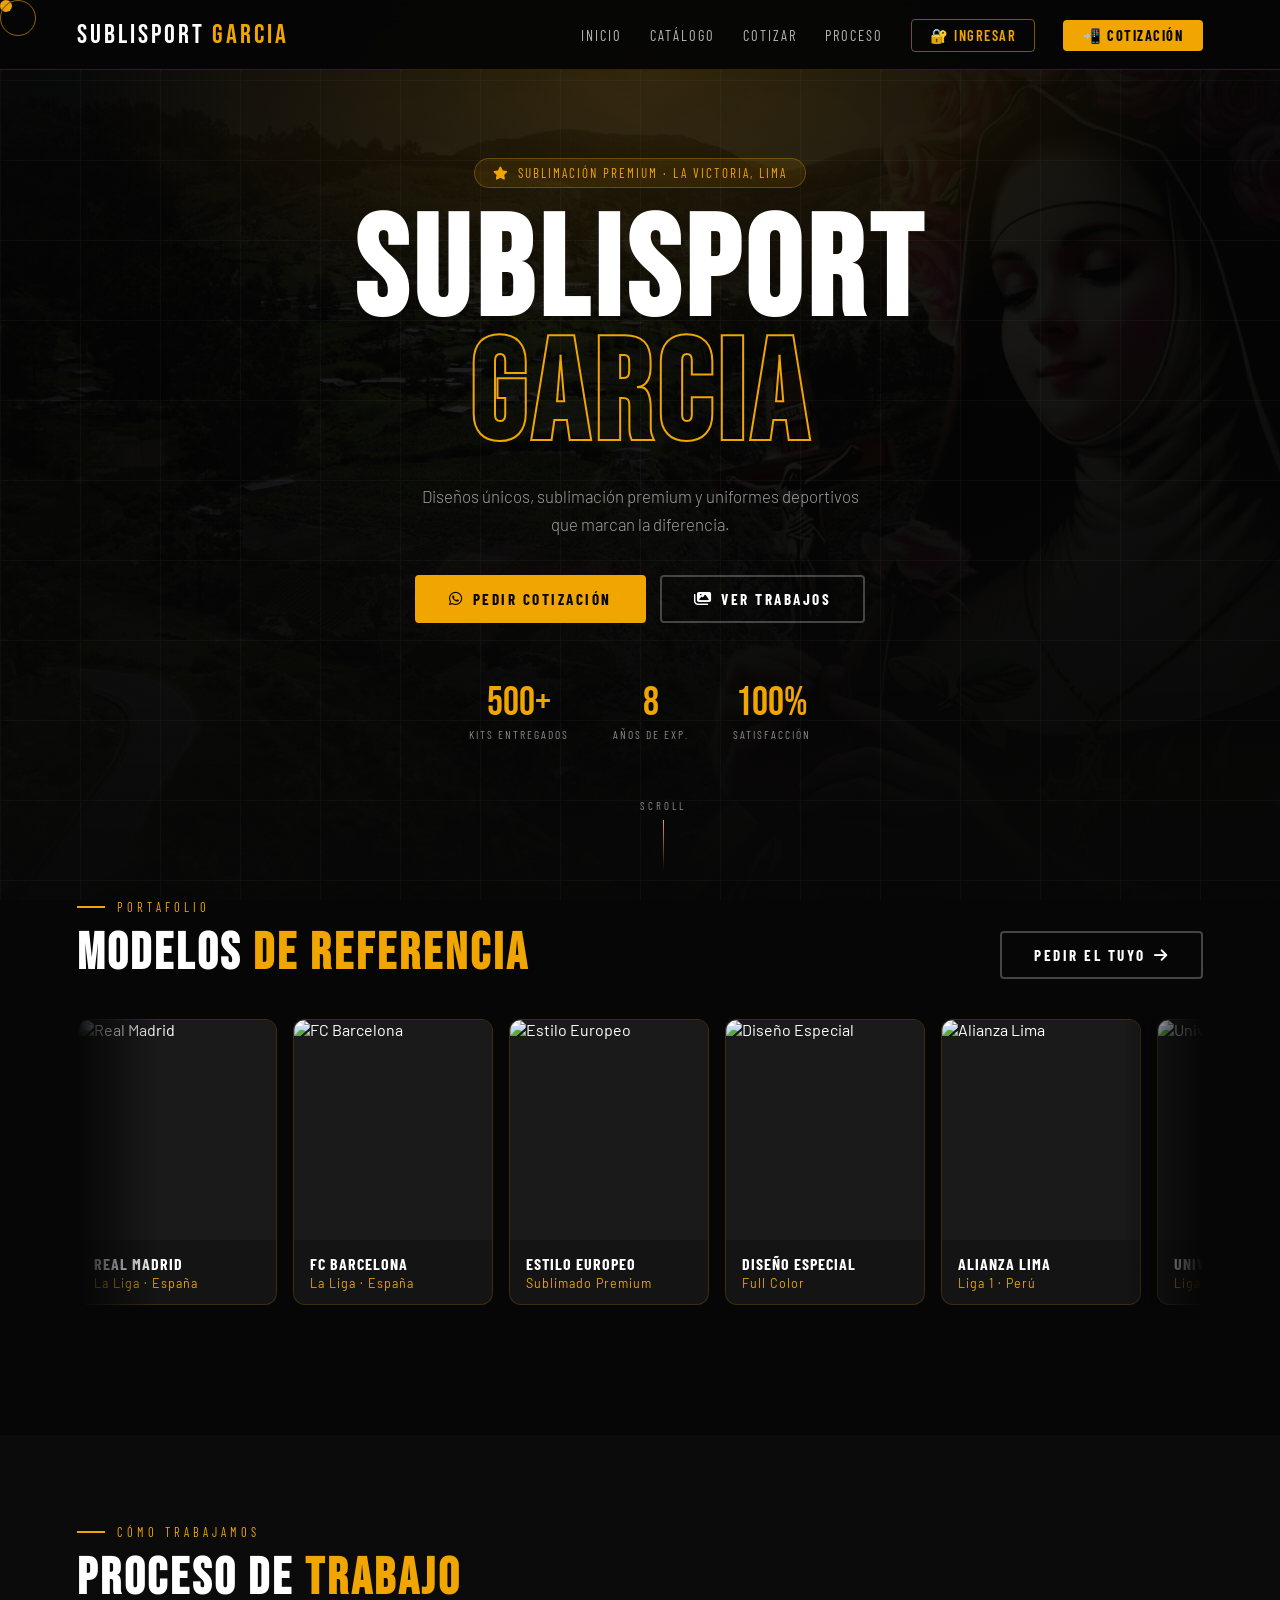
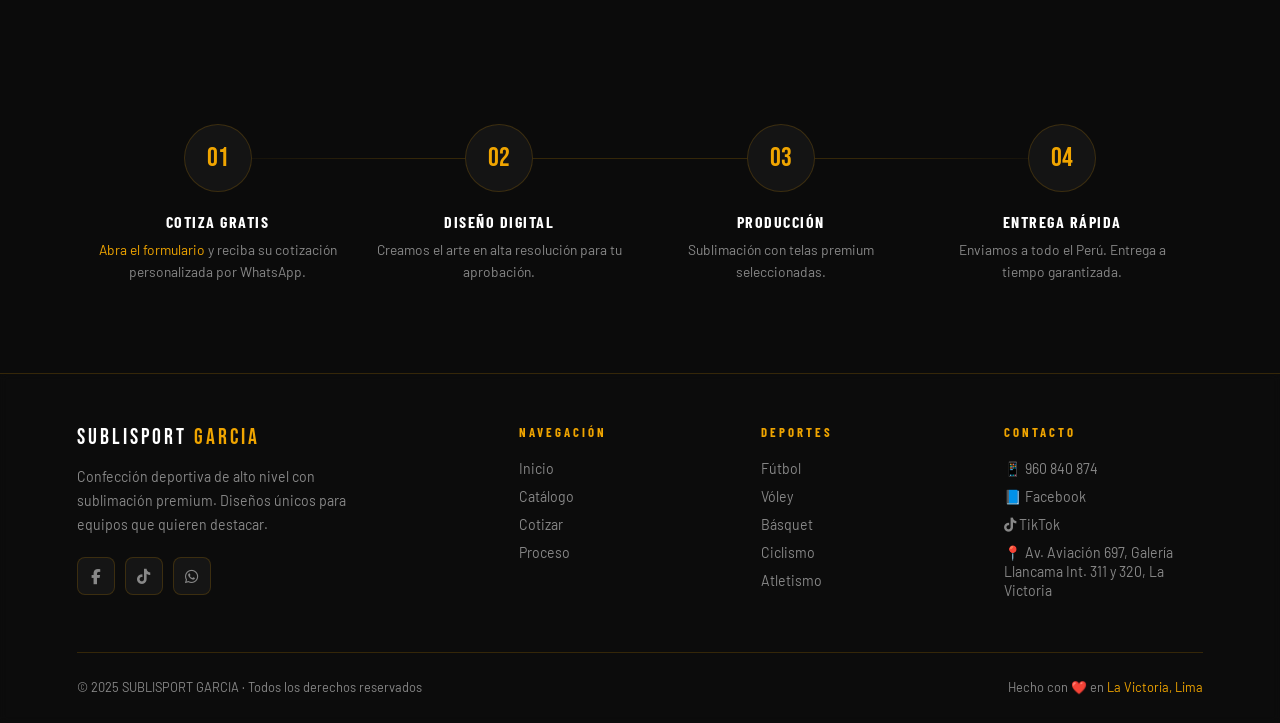
==== commit d87d8eb5: "Subir opacidad del fondo de Santa Rosa al 45%. Co-authored-by: Cursor <cursoragent@cursor.com>" ====
--- a/index.html
+++ b/index.html
@@ -21,7 +21,7 @@
 html { scroll-behavior: smooth; }
 body { background: var(--black); color: var(--white); font-family: 'Barlow', sans-serif; overflow-x: hidden; cursor: none; position: relative; }
 .site-backdrop { position: fixed; inset: 0; z-index: 0; pointer-events: none; overflow: hidden; }
-.site-backdrop-photo { position: absolute; inset: -6%; background: url('assets/img/santa-rosita.jpg') center/cover no-repeat; opacity: 0.19; filter: grayscale(20%) sepia(18%) contrast(1.04) brightness(0.52); transform: scale(1.06); animation: bgDrift 32s ease-in-out infinite alternate; }
+.site-backdrop-photo { position: absolute; inset: -6%; background: url('assets/img/santa-rosita.jpg') center/cover no-repeat; opacity: 0.45; filter: grayscale(20%) sepia(18%) contrast(1.04) brightness(0.52); transform: scale(1.06); animation: bgDrift 32s ease-in-out infinite alternate; }
 .site-backdrop-glow { position: absolute; inset: 0; background: radial-gradient(ellipse 100% 75% at 50% -5%, rgba(240,165,0,0.2) 0%, transparent 52%), radial-gradient(ellipse 65% 55% at 95% 95%, rgba(240,165,0,0.07) 0%, transparent 48%), radial-gradient(ellipse 55% 45% at 5% 85%, rgba(255,209,102,0.05) 0%, transparent 42%); }
 .site-backdrop-veil { position: absolute; inset: 0; background: linear-gradient(180deg, rgba(6,6,6,0.84) 0%, rgba(6,6,6,0.5) 38%, rgba(6,6,6,0.68) 62%, rgba(6,6,6,0.94) 100%), linear-gradient(118deg, rgba(6,6,6,0.78) 0%, transparent 40%, rgba(6,6,6,0.82) 100%); }
 @keyframes bgDrift { from { transform: scale(1.06) translate(0, 0); } to { transform: scale(1.09) translate(-0.8%, 0.6%); } }
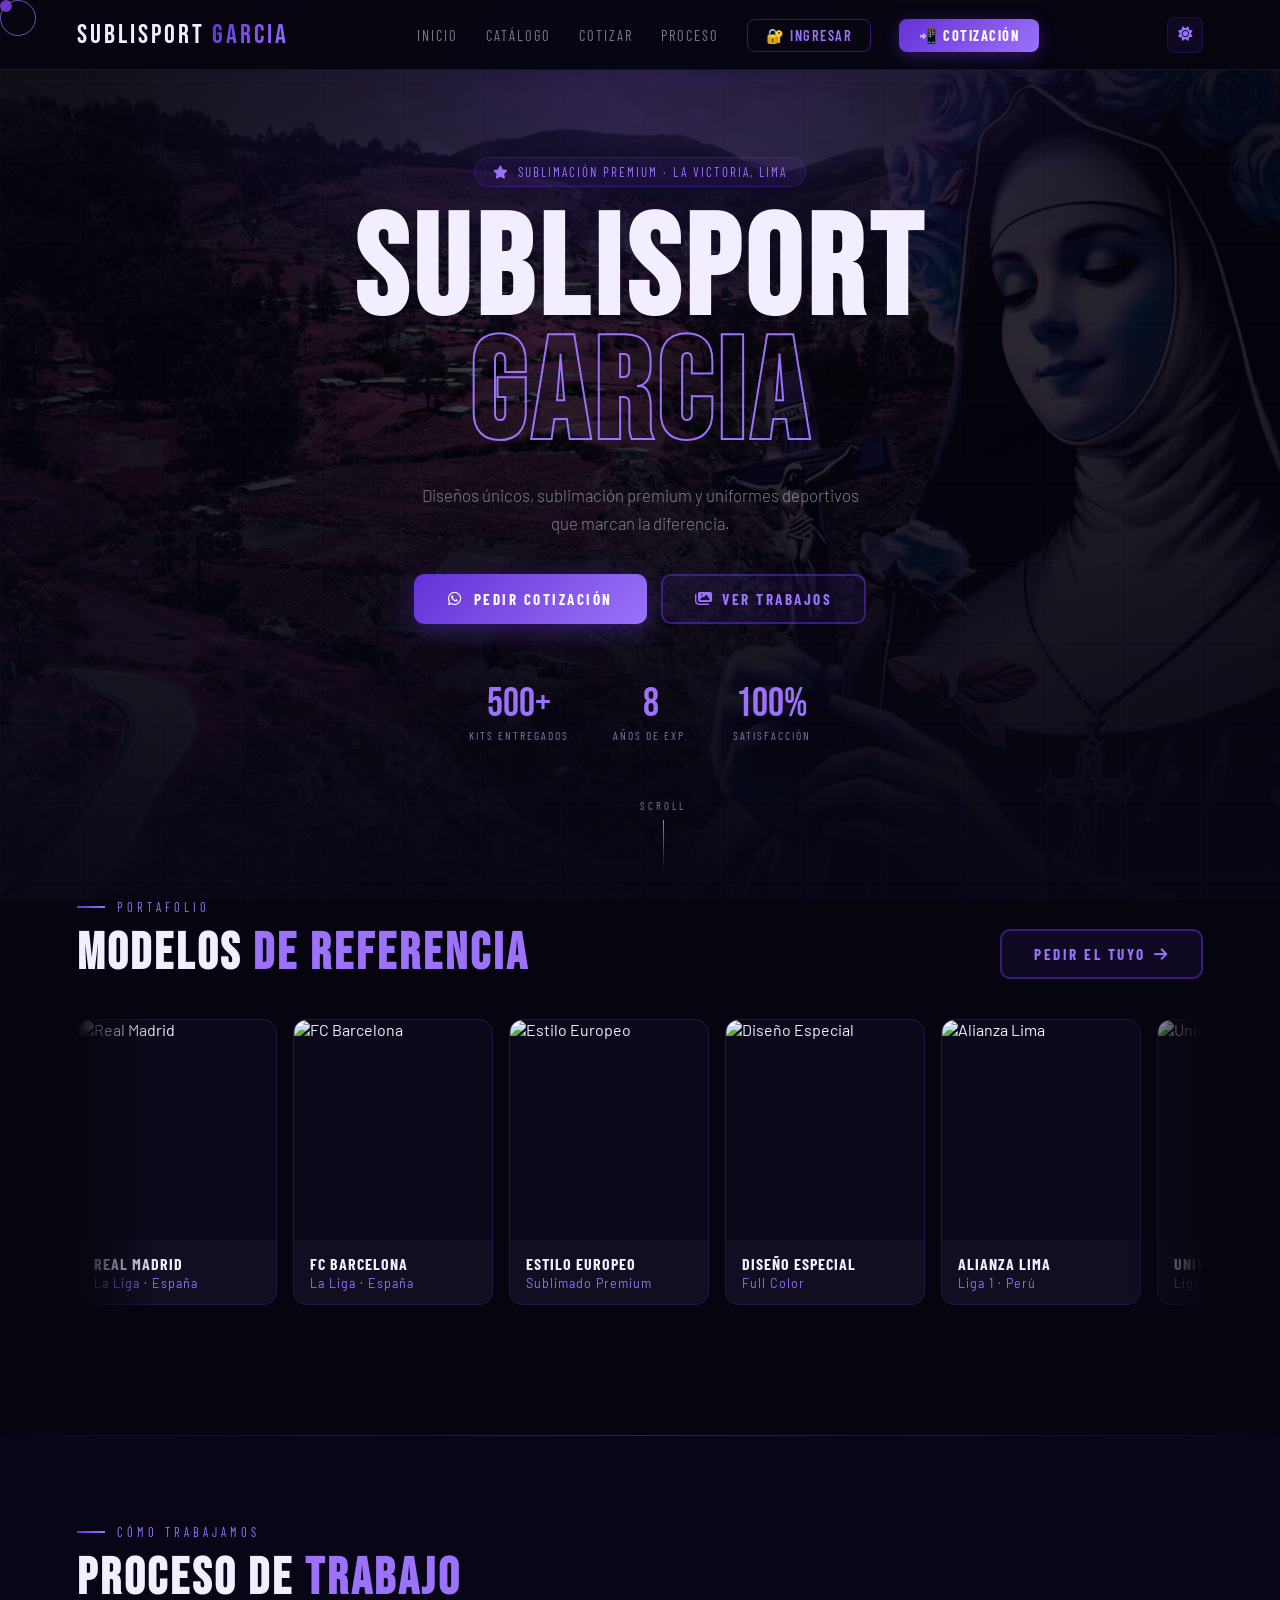
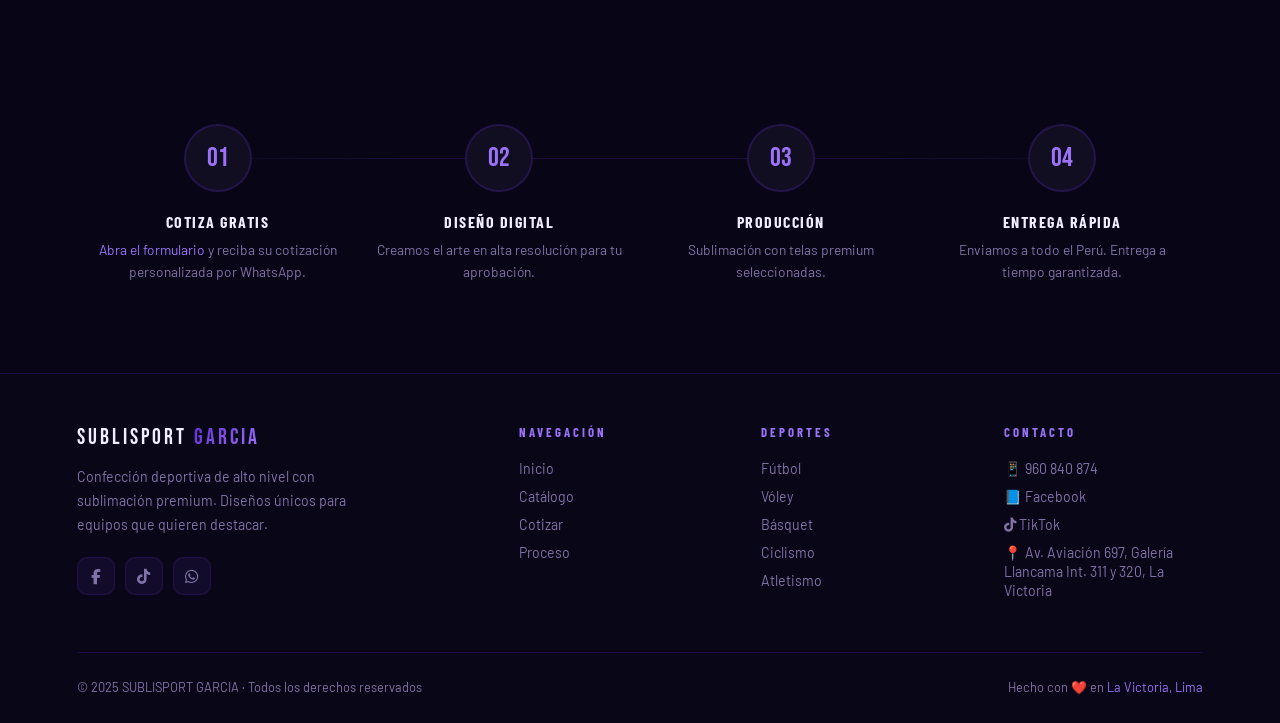
==== commit 37fcec92: "Rediseno visual a tema morado estilo Blazor con selector de temas claro/oscuro - Paleta de colores: " ====
--- a/index.html
+++ b/index.html
@@ -1,5 +1,5 @@
 <!DOCTYPE html>
-<html lang="es">
+<html lang="es" data-theme="dark">
 <head>
 <meta charset="UTF-8">
 <meta name="viewport" content="width=device-width, initial-scale=1.0">
@@ -7,76 +7,128 @@
 <link href="https://fonts.googleapis.com/css2?family=Bebas+Neue&family=Barlow+Condensed:wght@300;400;600;700&family=Barlow:wght@300;400;500&display=swap" rel="stylesheet">
 <link rel="stylesheet" href="https://cdnjs.cloudflare.com/ajax/libs/font-awesome/6.5.0/css/all.min.css">
 <style>
+/* ── Tema oscuro (default) ── */
 :root {
-  --gold: #F0A500;
-  --gold-light: #FFD166;
-  --black: #060606;
-  --dark: #0E0E0E;
-  --card: #141414;
-  --border: rgba(240,165,0,0.18);
-  --white: #FFFFFF;
-  --gray: #888;
-}
+  --primary: #6531D6;
+  --primary-light: #9B72F9;
+  --primary-dark: #4827A0;
+  --primary-10: rgba(101,49,214,0.1);
+  --primary-15: rgba(101,49,214,0.15);
+  --primary-20: rgba(101,49,214,0.2);
+  --primary-25: rgba(101,49,214,0.25);
+  --primary-glow: rgba(101,49,214,0.35);
+  /* Alias para compatibilidad con JS generado */
+  --gold: var(--primary);
+  --gold-light: var(--primary-light);
+  /* Fondos */
+  --black: #06050F;
+  --dark: #0C0A1A;
+  --card: #110E22;
+  --card-hover: #181430;
+  /* Bordes */
+  --border: rgba(101,49,214,0.22);
+  --border-hover: rgba(101,49,214,0.5);
+  /* Texto */
+  --white: #F2EEFF;
+  --gray: #8272A8;
+  --text-muted: rgba(242,238,255,0.5);
+  /* Estado */
+  --success: #6ee7a0;
+  --error: #ff8080;
+  /* Accents */
+  --turquoise: #00E5CC;
+  --magenta: #FF2D9A;
+}
+
+/* ── Tema claro ── */
+html[data-theme="light"] {
+  --black: #F3F0FF;
+  --dark: #E9E3FF;
+  --card: #FFFFFF;
+  --card-hover: #F3F0FF;
+  --border: rgba(101,49,214,0.18);
+  --border-hover: rgba(101,49,214,0.45);
+  --white: #1A1040;
+  --gray: #5B3DB5;
+  --text-muted: rgba(26,16,64,0.55);
+}
+html[data-theme="light"] .site-backdrop-photo { opacity: 0.48; filter: grayscale(5%) sepia(12%) hue-rotate(220deg) contrast(1.05) brightness(0.78); }
+html[data-theme="light"] .site-backdrop-glow { opacity: 0.3; }
+html[data-theme="light"] .site-backdrop-veil {
+  background: linear-gradient(180deg, rgba(243,240,255,0.58) 0%, rgba(243,240,255,0.32) 38%, rgba(243,240,255,0.52) 62%, rgba(243,240,255,0.82) 100%);
+}
+html[data-theme="light"] .navbar { background: rgba(255,255,255,0.95); }
+html[data-theme="light"] .hamburger span { background: var(--white); }
+html[data-theme="light"] .nav-links { background: rgba(255,255,255,0.98); }
+
 *, *::before, *::after { margin:0; padding:0; box-sizing:border-box; }
 html { scroll-behavior: smooth; }
-body { background: var(--black); color: var(--white); font-family: 'Barlow', sans-serif; overflow-x: hidden; cursor: none; position: relative; }
+body { background: var(--black); color: var(--white); font-family: 'Barlow', sans-serif; overflow-x: hidden; cursor: none; position: relative; transition: background 0.35s, color 0.35s; }
+
 .site-backdrop { position: fixed; inset: 0; z-index: 0; pointer-events: none; overflow: hidden; }
-.site-backdrop-photo { position: absolute; inset: -6%; background: url('assets/img/santa-rosita.jpg') center/cover no-repeat; opacity: 0.45; filter: grayscale(20%) sepia(18%) contrast(1.04) brightness(0.52); transform: scale(1.06); animation: bgDrift 32s ease-in-out infinite alternate; }
-.site-backdrop-glow { position: absolute; inset: 0; background: radial-gradient(ellipse 100% 75% at 50% -5%, rgba(240,165,0,0.2) 0%, transparent 52%), radial-gradient(ellipse 65% 55% at 95% 95%, rgba(240,165,0,0.07) 0%, transparent 48%), radial-gradient(ellipse 55% 45% at 5% 85%, rgba(255,209,102,0.05) 0%, transparent 42%); }
-.site-backdrop-veil { position: absolute; inset: 0; background: linear-gradient(180deg, rgba(6,6,6,0.84) 0%, rgba(6,6,6,0.5) 38%, rgba(6,6,6,0.68) 62%, rgba(6,6,6,0.94) 100%), linear-gradient(118deg, rgba(6,6,6,0.78) 0%, transparent 40%, rgba(6,6,6,0.82) 100%); }
+.site-backdrop-photo { position: absolute; inset: -6%; background: url('assets/img/santa-rosita.jpg') center/cover no-repeat; opacity: 0.55; filter: grayscale(10%) sepia(18%) hue-rotate(240deg) contrast(1.05) brightness(0.65); transform: scale(1.06); animation: bgDrift 32s ease-in-out infinite alternate; transition: opacity 0.4s, filter 0.4s; }
+.site-backdrop-glow { position: absolute; inset: 0; background: radial-gradient(ellipse 100% 75% at 50% -5%, rgba(101,49,214,0.22) 0%, transparent 52%), radial-gradient(ellipse 65% 55% at 95% 95%, rgba(101,49,214,0.08) 0%, transparent 48%), radial-gradient(ellipse 55% 45% at 5% 85%, rgba(155,114,249,0.06) 0%, transparent 42%); }
+.site-backdrop-veil { position: absolute; inset: 0; background: linear-gradient(180deg, rgba(6,5,15,0.72) 0%, rgba(6,5,15,0.36) 38%, rgba(6,5,15,0.55) 62%, rgba(6,5,15,0.90) 100%), linear-gradient(118deg, rgba(6,5,15,0.65) 0%, transparent 40%, rgba(6,5,15,0.70) 100%); transition: background 0.35s; }
 @keyframes bgDrift { from { transform: scale(1.06) translate(0, 0); } to { transform: scale(1.09) translate(-0.8%, 0.6%); } }
 .navbar, .hero, .section, footer { position: relative; z-index: 1; }
-.cursor { width:12px; height:12px; background:var(--gold); border-radius:50%; position:fixed; top:0; left:0; pointer-events:none; z-index:99999; transition:transform 0.1s; mix-blend-mode:difference; }
-.cursor-ring { width:36px; height:36px; border:1.5px solid var(--gold); border-radius:50%; position:fixed; top:0; left:0; pointer-events:none; z-index:99998; transition:all 0.15s ease; opacity:0.6; }
+
+.cursor { width:12px; height:12px; background:var(--primary); border-radius:50%; position:fixed; top:0; left:0; pointer-events:none; z-index:99999; transition:transform 0.1s; mix-blend-mode:exclusion; }
+.cursor-ring { width:36px; height:36px; border:1.5px solid var(--primary-light); border-radius:50%; position:fixed; top:0; left:0; pointer-events:none; z-index:99998; transition:all 0.15s ease; opacity:0.7; }
 ::-webkit-scrollbar { width: 4px; }
 ::-webkit-scrollbar-track { background: var(--black); }
-::-webkit-scrollbar-thumb { background: var(--gold); border-radius: 4px; }
-
-.navbar { display:flex; justify-content:space-between; align-items:center; padding:0 6%; height:70px; background:rgba(6,6,6,0.96); backdrop-filter:blur(12px); position:fixed; width:100%; z-index:1000; border-bottom:1px solid var(--border); transition:0.3s; }
-.navbar.scrolled { box-shadow: 0 4px 40px rgba(240,165,0,0.08); }
+::-webkit-scrollbar-thumb { background: linear-gradient(var(--primary), var(--primary-light)); border-radius: 4px; }
+
+/* ── Navbar ── */
+.navbar { display:flex; justify-content:space-between; align-items:center; padding:0 6%; height:70px; background:rgba(6,5,15,0.95); backdrop-filter:blur(16px); position:fixed; width:100%; z-index:1000; border-bottom:1px solid var(--border); transition:all 0.3s; }
+.navbar.scrolled { box-shadow: 0 4px 40px rgba(101,49,214,0.15); border-bottom-color: var(--border-hover); }
 .logo { font-family:'Bebas Neue'; font-size:1.7rem; letter-spacing:3px; color:var(--white); text-decoration:none; }
-.logo span { color:var(--gold); }
+.logo span { color:var(--primary-light); background: linear-gradient(135deg, var(--primary), var(--primary-light)); -webkit-background-clip: text; -webkit-text-fill-color: transparent; background-clip: text; }
 .nav-links { display:flex; list-style:none; gap:28px; align-items:center; }
-.nav-links a { color:rgba(255,255,255,0.7); text-decoration:none; font-family:'Barlow Condensed'; font-size:0.9rem; letter-spacing:2px; text-transform:uppercase; transition:color 0.25s; position:relative; padding-bottom:4px; }
-.nav-links a::after { content:''; position:absolute; bottom:0; left:0; width:0; height:1.5px; background:var(--gold); transition:width 0.3s; }
+.nav-links a { color:var(--text-muted); text-decoration:none; font-family:'Barlow Condensed'; font-size:0.9rem; letter-spacing:2px; text-transform:uppercase; transition:color 0.25s; position:relative; padding-bottom:4px; }
+.nav-links a::after { content:''; position:absolute; bottom:0; left:0; width:0; height:1.5px; background:linear-gradient(90deg, var(--primary), var(--primary-light)); transition:width 0.3s; }
 .nav-links a:hover { color:var(--white); }
 .nav-links a:hover::after { width:100%; }
-.nav-cta { background:var(--gold)!important; color:var(--black)!important; padding:7px 20px!important; border-radius:4px; font-weight:700!important; letter-spacing:1.5px!important; }
+.nav-cta { background:linear-gradient(135deg, var(--primary), var(--primary-light))!important; color:#fff!important; padding:8px 20px!important; border-radius:8px!important; font-weight:700!important; letter-spacing:1.5px!important; box-shadow: 0 4px 18px rgba(101,49,214,0.4)!important; transition: all 0.3s!important; }
 .nav-cta::after { display:none!important; }
-.nav-cta:hover { background:var(--gold-light)!important; }
-.nav-login { border:1.5px solid rgba(240,165,0,0.5)!important; color:var(--gold)!important; padding:7px 18px!important; border-radius:4px; font-weight:600!important; letter-spacing:1.5px!important; }
+.nav-cta:hover { box-shadow: 0 6px 24px rgba(101,49,214,0.6)!important; transform: translateY(-1px); opacity: 0.9; }
+.nav-login { border:1.5px solid var(--border-hover)!important; color:var(--primary-light)!important; padding:7px 18px!important; border-radius:8px!important; font-weight:600!important; letter-spacing:1.5px!important; transition: all 0.25s!important; }
 .nav-login::after { display:none!important; }
-.nav-login:hover { background:rgba(240,165,0,0.12)!important; color:var(--gold-light)!important; }
+.nav-login:hover { background:var(--primary-10)!important; color:var(--white)!important; border-color: var(--primary)!important; }
+.theme-toggle { background:var(--primary-10); border:1.5px solid var(--border); color:var(--primary-light); width:36px; height:36px; border-radius:8px; cursor:pointer; display:flex; align-items:center; justify-content:center; font-size:0.9rem; transition:all 0.25s; flex-shrink:0; }
+.theme-toggle:hover { background:var(--primary-15); border-color:var(--primary); color:var(--white); }
 .hamburger { display:none; flex-direction:column; gap:5px; cursor:pointer; background:none; border:none; }
 .hamburger span { width:24px; height:2px; background:var(--white); transition:0.3s; display:block; }
 
+/* ── Hero ── */
 .hero { height:100vh; display:flex; align-items:center; justify-content:center; text-align:center; position:relative; overflow:hidden; }
-.hero-bg { position:absolute; inset:0; background: radial-gradient(ellipse 75% 55% at 50% 8%, rgba(240,165,0,0.14) 0%, transparent 58%), linear-gradient(180deg, rgba(6,6,6,0.15) 0%, transparent 45%, rgba(10,10,10,0.35) 100%); }
-.field-lines { position:absolute; inset:0; opacity:0.04; background-image: linear-gradient(90deg,rgba(255,255,255,0.8) 1px,transparent 1px), linear-gradient(rgba(255,255,255,0.8) 1px,transparent 1px); background-size:80px 80px; }
-.hero-badge { display:inline-flex; align-items:center; gap:8px; background:rgba(240,165,0,0.1); border:1px solid rgba(240,165,0,0.3); border-radius:30px; padding:6px 18px; font-family:'Barlow Condensed'; font-size:0.82rem; letter-spacing:2px; color:var(--gold); text-transform:uppercase; margin-bottom:24px; animation:fadeDown 1s 0.2s both; }
+.hero-bg { position:absolute; inset:0; background: radial-gradient(ellipse 75% 55% at 50% 8%, rgba(101,49,214,0.18) 0%, transparent 58%), linear-gradient(180deg, rgba(6,5,15,0.15) 0%, transparent 45%, rgba(10,8,26,0.35) 100%); }
+.field-lines { position:absolute; inset:0; opacity:0.03; background-image: linear-gradient(90deg,rgba(155,114,249,0.8) 1px,transparent 1px), linear-gradient(rgba(155,114,249,0.8) 1px,transparent 1px); background-size:80px 80px; }
+.hero-badge { display:inline-flex; align-items:center; gap:8px; background:var(--primary-10); border:1px solid rgba(101,49,214,0.35); border-radius:30px; padding:6px 18px; font-family:'Barlow Condensed'; font-size:0.82rem; letter-spacing:2px; color:var(--primary-light); text-transform:uppercase; margin-bottom:24px; animation:fadeDown 1s 0.2s both; }
 .hero-content { position:relative; z-index:2; max-width:900px; padding:0 20px; }
 .hero-content h1 { font-family:'Bebas Neue'; font-size:clamp(5rem,11vw,10rem); line-height:0.88; letter-spacing:6px; margin-bottom:22px; animation:fadeUp 1s 0.4s both; }
-.hero-content h1 em { font-style:normal; -webkit-text-stroke:2px var(--gold); color:transparent; }
-.hero-content p { font-size:1.05rem; color:rgba(255,255,255,0.6); max-width:460px; margin:0 auto 36px; line-height:1.7; font-weight:300; animation:fadeUp 1s 0.6s both; }
+.hero-content h1 em { font-style:normal; -webkit-text-stroke:2px var(--primary-light); color:transparent; }
+.hero-content p { font-size:1.05rem; color:var(--text-muted); max-width:460px; margin:0 auto 36px; line-height:1.7; font-weight:300; animation:fadeUp 1s 0.6s both; }
 .hero-btns { display:flex; gap:14px; justify-content:center; flex-wrap:wrap; animation:fadeUp 1s 0.8s both; }
-.btn-main { background:var(--gold); color:var(--black); padding:13px 32px; text-decoration:none; font-family:'Barlow Condensed'; font-size:0.95rem; font-weight:700; letter-spacing:2.5px; text-transform:uppercase; border-radius:4px; transition:all 0.3s; border:2px solid var(--gold); display:inline-flex; align-items:center; gap:8px; cursor:pointer; }
-.btn-main:hover { background:transparent; color:var(--gold); transform:translateY(-2px); }
-.btn-outline { border:2px solid rgba(255,255,255,0.25); color:var(--white); padding:13px 32px; text-decoration:none; font-family:'Barlow Condensed'; font-size:0.95rem; font-weight:700; letter-spacing:2.5px; text-transform:uppercase; border-radius:4px; transition:all 0.3s; display:inline-flex; align-items:center; gap:8px; }
-.btn-outline:hover { border-color:var(--gold); color:var(--gold); transform:translateY(-2px); }
+.btn-main { background:linear-gradient(135deg, var(--primary), var(--primary-light)); color:#fff; padding:14px 34px; text-decoration:none; font-family:'Barlow Condensed'; font-size:0.95rem; font-weight:700; letter-spacing:2.5px; text-transform:uppercase; border-radius:10px; transition:all 0.3s; border:none; display:inline-flex; align-items:center; gap:10px; cursor:pointer; box-shadow: 0 6px 22px rgba(101,49,214,0.4); }
+.btn-main:hover { transform:translateY(-3px); box-shadow: 0 12px 30px rgba(101,49,214,0.55); filter: brightness(1.08); }
+.btn-outline { border:2px solid var(--border-hover); color:var(--primary-light); padding:14px 32px; text-decoration:none; font-family:'Barlow Condensed'; font-size:0.95rem; font-weight:700; letter-spacing:2.5px; text-transform:uppercase; border-radius:10px; transition:all 0.3s; display:inline-flex; align-items:center; gap:8px; background: var(--primary-10); }
+.btn-outline:hover { border-color:var(--primary); color:var(--white); background: var(--primary-15); transform:translateY(-3px); }
 .hero-stats { display:flex; gap:44px; justify-content:center; margin-top:60px; animation:fadeUp 1s 1s both; }
 .stat { text-align:center; }
-.stat-num { font-family:'Bebas Neue'; font-size:2.5rem; color:var(--gold); line-height:1; display:block; }
+.stat-num { font-family:'Bebas Neue'; font-size:2.5rem; color:var(--primary-light); line-height:1; display:block; }
 .stat-label { font-family:'Barlow Condensed'; font-size:0.72rem; letter-spacing:2px; text-transform:uppercase; color:var(--gray); }
 .scroll-indicator { position:absolute; bottom:30px; left:50%; transform:translateX(-50%); display:flex; flex-direction:column; align-items:center; gap:8px; animation:fadeUp 1s 1.2s both; }
-.scroll-line { width:1px; height:50px; background:linear-gradient(to bottom,var(--gold),transparent); animation:scrollPulse 2s infinite; }
+.scroll-line { width:1px; height:50px; background:linear-gradient(to bottom,var(--primary-light),transparent); animation:scrollPulse 2s infinite; }
 .scroll-text { font-family:'Barlow Condensed'; font-size:0.68rem; letter-spacing:3px; color:var(--gray); text-transform:uppercase; }
 
+/* ── Sections ── */
 .section { padding:90px 6%; }
-.section-tag { font-family:'Barlow Condensed'; font-size:0.78rem; letter-spacing:4px; color:var(--gold); text-transform:uppercase; display:flex; align-items:center; gap:12px; margin-bottom:14px; }
-.section-tag::before { content:''; width:28px; height:1.5px; background:var(--gold); }
+.section-tag { font-family:'Barlow Condensed'; font-size:0.78rem; letter-spacing:4px; color:var(--primary-light); text-transform:uppercase; display:flex; align-items:center; gap:12px; margin-bottom:14px; }
+.section-tag::before { content:''; width:28px; height:1.5px; background:linear-gradient(90deg, var(--primary), var(--primary-light)); }
 .section-title { font-family:'Bebas Neue'; font-size:clamp(2rem,4vw,3.5rem); letter-spacing:3px; line-height:1; margin-bottom:50px; }
-.section-title span { color:var(--gold); }
-
+.section-title span { color:var(--primary-light); }
+
+/* ── Catalog ── */
 .catalog-intro { display:flex; justify-content:space-between; align-items:flex-end; margin-bottom:40px; flex-wrap:wrap; gap:16px; }
 .jerseys-slider-wrap { overflow:hidden; position:relative; }
 .jerseys-slider-wrap::before, .jerseys-slider-wrap::after { content:''; position:absolute; top:0; bottom:0; width:80px; z-index:2; pointer-events:none; }
@@ -84,39 +136,43 @@
 .jerseys-slider-wrap::after { right:0; background:linear-gradient(to left,var(--black),transparent); }
 .jerseys-track { display:flex; gap:16px; animation:slideLoop 30s linear infinite; width:max-content; }
 .jerseys-track:hover { animation-play-state:paused; }
-.jersey-card { width:200px; flex-shrink:0; background:var(--card); border:1px solid var(--border); border-radius:12px; overflow:hidden; transition:all 0.35s; cursor:pointer; }
-.jersey-card:hover { border-color:rgba(240,165,0,0.45); transform:translateY(-6px); box-shadow:0 16px 40px rgba(0,0,0,0.5); }
-.jersey-card img { width:100%; height:220px; object-fit:contain; object-position:center; display:block; background:#1a1a1a; transition:transform 0.4s; }
+.jersey-card { width:200px; flex-shrink:0; background:var(--card); border:1px solid var(--border); border-radius:14px; overflow:hidden; transition:all 0.35s; cursor:pointer; }
+.jersey-card:hover { border-color:var(--primary); transform:translateY(-6px); box-shadow:0 16px 40px rgba(101,49,214,0.25); }
+.jersey-card img { width:100%; height:220px; object-fit:contain; object-position:center; display:block; background:var(--dark); transition:transform 0.4s; }
 .jersey-card:hover img { transform:scale(1.05); }
 .jersey-card-info { padding:14px 16px; }
-.jersey-card-info h4 { font-family:'Barlow Condensed'; font-size:1rem; letter-spacing:1px; text-transform:uppercase; margin-bottom:3px; }
-.jersey-card-info p { font-size:0.78rem; color:var(--gold); letter-spacing:1px; }
-
-.process-section { padding:90px 6%; background:rgba(14,14,14,0.72); backdrop-filter:blur(3px); }
+.jersey-card-info h4 { font-family:'Barlow Condensed'; font-size:1rem; letter-spacing:1px; text-transform:uppercase; margin-bottom:3px; color: var(--white); }
+.jersey-card-info p { font-size:0.78rem; color:var(--primary-light); letter-spacing:1px; }
+
+/* ── Process ── */
+.process-section { padding:90px 6%; background:rgba(11,8,26,0.72); backdrop-filter:blur(3px); position:relative; overflow:hidden; }
+.process-section::before { content:''; position:absolute; top:0; left:0; right:0; height:1px; background:linear-gradient(90deg, transparent, var(--border-hover), transparent); }
 .steps-grid { display:grid; grid-template-columns:repeat(4,1fr); gap:0; position:relative; }
 .steps-grid::before { content:''; position:absolute; top:34px; left:10%; right:10%; height:1px; background:linear-gradient(90deg,transparent,var(--border),var(--border),var(--border),transparent); }
 .step { text-align:center; padding:0 16px; }
-.step-num { width:68px; height:68px; border-radius:50%; background:var(--card); border:1px solid var(--border); display:flex; align-items:center; justify-content:center; font-family:'Bebas Neue'; font-size:1.7rem; color:var(--gold); margin:0 auto 20px; position:relative; z-index:1; transition:all 0.3s; }
-.step:hover .step-num { background:rgba(240,165,0,0.1); border-color:var(--gold); box-shadow:0 0 24px rgba(240,165,0,0.2); }
-.step h3 { font-family:'Barlow Condensed'; font-size:1rem; letter-spacing:1.5px; text-transform:uppercase; margin-bottom:8px; }
+.step-num { width:68px; height:68px; border-radius:50%; background:var(--card); border:2px solid var(--border); display:flex; align-items:center; justify-content:center; font-family:'Bebas Neue'; font-size:1.7rem; color:var(--primary-light); margin:0 auto 20px; position:relative; z-index:1; transition:all 0.3s; }
+.step:hover .step-num { background:var(--primary-10); border-color:var(--primary); box-shadow:0 0 28px rgba(101,49,214,0.3); color:var(--white); }
+.step h3 { font-family:'Barlow Condensed'; font-size:1rem; letter-spacing:1.5px; text-transform:uppercase; margin-bottom:8px; color: var(--white); }
 .step p { color:var(--gray); font-size:0.86rem; line-height:1.6; }
 
-footer { background:rgba(14,14,14,0.82); backdrop-filter:blur(4px); border-top:1px solid var(--border); padding:50px 6% 28px; }
+/* ── Footer ── */
+footer { background:rgba(11,8,26,0.88); backdrop-filter:blur(4px); border-top:1px solid var(--border); padding:50px 6% 28px; position:relative; }
 .footer-top { display:grid; grid-template-columns:2fr 1fr 1fr 1fr; gap:44px; margin-bottom:44px; }
 .footer-brand .logo { font-size:1.4rem; margin-bottom:14px; display:block; }
 .footer-brand p { color:var(--gray); font-size:0.88rem; line-height:1.7; max-width:270px; margin-bottom:20px; }
 .social-links { display:flex; gap:10px; }
-.social-link { width:38px; height:38px; background:rgba(255,255,255,0.04); border:1px solid var(--border); border-radius:8px; display:flex; align-items:center; justify-content:center; color:var(--gray); font-size:0.95rem; text-decoration:none; transition:all 0.3s; }
-.social-link:hover { background:rgba(240,165,0,0.1); border-color:var(--gold); color:var(--gold); }
-.footer-col h4 { font-family:'Barlow Condensed'; font-size:0.8rem; letter-spacing:3px; text-transform:uppercase; color:var(--gold); margin-bottom:18px; }
+.social-link { width:38px; height:38px; background:var(--primary-10); border:1px solid var(--border); border-radius:10px; display:flex; align-items:center; justify-content:center; color:var(--gray); font-size:0.95rem; text-decoration:none; transition:all 0.3s; }
+.social-link:hover { background:var(--primary-15); border-color:var(--primary); color:var(--primary-light); transform: translateY(-2px); }
+.footer-col h4 { font-family:'Barlow Condensed'; font-size:0.8rem; letter-spacing:3px; text-transform:uppercase; color:var(--primary-light); margin-bottom:18px; }
 .footer-col ul { list-style:none; }
 .footer-col ul li { margin-bottom:9px; }
 .footer-col ul a { color:var(--gray); text-decoration:none; font-size:0.88rem; transition:color 0.25s; }
 .footer-col ul a:hover { color:var(--white); }
 .footer-bottom { display:flex; justify-content:space-between; align-items:center; padding-top:26px; border-top:1px solid var(--border); flex-wrap:wrap; gap:14px; }
 .footer-bottom p { color:var(--gray); font-size:0.8rem; }
-.footer-bottom a { color:var(--gold); text-decoration:none; }
-
+.footer-bottom a { color:var(--primary-light); text-decoration:none; }
+
+/* ── Animations ── */
 @keyframes fadeUp { from{opacity:0;transform:translateY(30px)} to{opacity:1;transform:translateY(0)} }
 @keyframes fadeDown { from{opacity:0;transform:translateY(-20px)} to{opacity:1;transform:translateY(0)} }
 @keyframes scrollPulse { 0%,100%{opacity:0.3} 50%{opacity:1} }
@@ -127,6 +183,7 @@
 .reveal-delay-2 { transition-delay:0.2s; }
 .reveal-delay-3 { transition-delay:0.3s; }
 
+/* ── Responsive ── */
 @media(max-width:1024px){
   .steps-grid{grid-template-columns:repeat(2,1fr);gap:36px;}
   .steps-grid::before{display:none;}
@@ -135,7 +192,7 @@
 @media(max-width:768px){
   body{cursor:auto;}
   .cursor,.cursor-ring{display:none;}
-  .nav-links{display:none;flex-direction:column;position:fixed;top:70px;left:0;right:0;background:rgba(6,6,6,0.99);padding:28px 6%;gap:22px;border-bottom:1px solid var(--border);}
+  .nav-links{display:none;flex-direction:column;position:fixed;top:70px;left:0;right:0;background:var(--dark);padding:28px 6%;gap:22px;border-bottom:1px solid var(--border);}
   .nav-links.open{display:flex;}
   .hamburger{display:flex;}
   .hero-stats{gap:24px;}
@@ -171,6 +228,9 @@
     <li><a href="https://sublisport-garcia-production.up.railway.app/login" data-panel-login target="_blank" rel="noopener noreferrer" class="nav-login">🔐 INGRESAR</a></li>
     <li><a href="cotizar.html" target="_blank" rel="noopener noreferrer" class="nav-cta">📲 Cotización</a></li>
   </ul>
+  <button class="theme-toggle" id="themeToggle" onclick="toggleTheme()" aria-label="Cambiar tema" title="Cambiar tema">
+    <i class="fas fa-sun" id="themeIcon"></i>
+  </button>
   <button class="hamburger" id="hamburger" onclick="toggleMenu()">
     <span></span><span></span><span></span>
   </button>
@@ -221,7 +281,7 @@
     <div class="step reveal">
       <div class="step-num">01</div>
       <h3>Cotiza gratis</h3>
-      <p><a href="cotizar.html" target="_blank" rel="noopener noreferrer" style="color:var(--gold);text-decoration:none;">Abra el formulario</a> y reciba su cotización personalizada por WhatsApp.</p>
+      <p><a href="cotizar.html" target="_blank" rel="noopener noreferrer" style="color:var(--primary-light);text-decoration:none;">Abra el formulario</a> y reciba su cotización personalizada por WhatsApp.</p>
     </div>
     <div class="step reveal reveal-delay-1">
       <div class="step-num">02</div>
@@ -290,6 +350,7 @@
 <script src="panel-config.js"></script>
 <script src="landing-config.js"></script>
 <script>
+/* ── Cursor ── */
 const cursor = document.getElementById('cursor');
 const ring = document.getElementById('cursorRing');
 document.addEventListener('mousemove', e => {
@@ -298,13 +359,33 @@
 });
 document.querySelectorAll('a,button,.jersey-card').forEach(el => {
   el.addEventListener('mouseenter',()=>{cursor.style.transform='scale(2)';ring.style.transform='scale(1.4)';ring.style.opacity='1';});
-  el.addEventListener('mouseleave',()=>{cursor.style.transform='scale(1)';ring.style.transform='scale(1)';ring.style.opacity='0.6';});
+  el.addEventListener('mouseleave',()=>{cursor.style.transform='scale(1)';ring.style.transform='scale(1)';ring.style.opacity='0.7';});
 });
+
+/* ── Navbar ── */
 window.addEventListener('scroll',()=>{ document.getElementById('navbar').classList.toggle('scrolled',window.scrollY>20); });
 function toggleMenu(){ document.getElementById('navLinks').classList.toggle('open'); }
 document.querySelectorAll('.nav-links a').forEach(a=>a.addEventListener('click',()=>document.getElementById('navLinks').classList.remove('open')));
+
+/* ── Reveal ── */
 const obs = new IntersectionObserver(entries=>entries.forEach(e=>{if(e.isIntersecting)e.target.classList.add('visible');}),{threshold:0.1});
 document.querySelectorAll('.reveal').forEach(el=>obs.observe(el));
+
+/* ── Tema ── */
+(function(){
+  var saved = localStorage.getItem('sublisport-theme') || 'dark';
+  document.documentElement.setAttribute('data-theme', saved);
+  var icon = document.getElementById('themeIcon');
+  if (icon) icon.className = saved === 'light' ? 'fas fa-moon' : 'fas fa-sun';
+})();
+function toggleTheme(){
+  var html = document.documentElement;
+  var next = html.getAttribute('data-theme') === 'light' ? 'dark' : 'light';
+  html.setAttribute('data-theme', next);
+  localStorage.setItem('sublisport-theme', next);
+  var icon = document.getElementById('themeIcon');
+  if (icon) icon.className = next === 'light' ? 'fas fa-moon' : 'fas fa-sun';
+}
 </script>
 </body>
 </html>
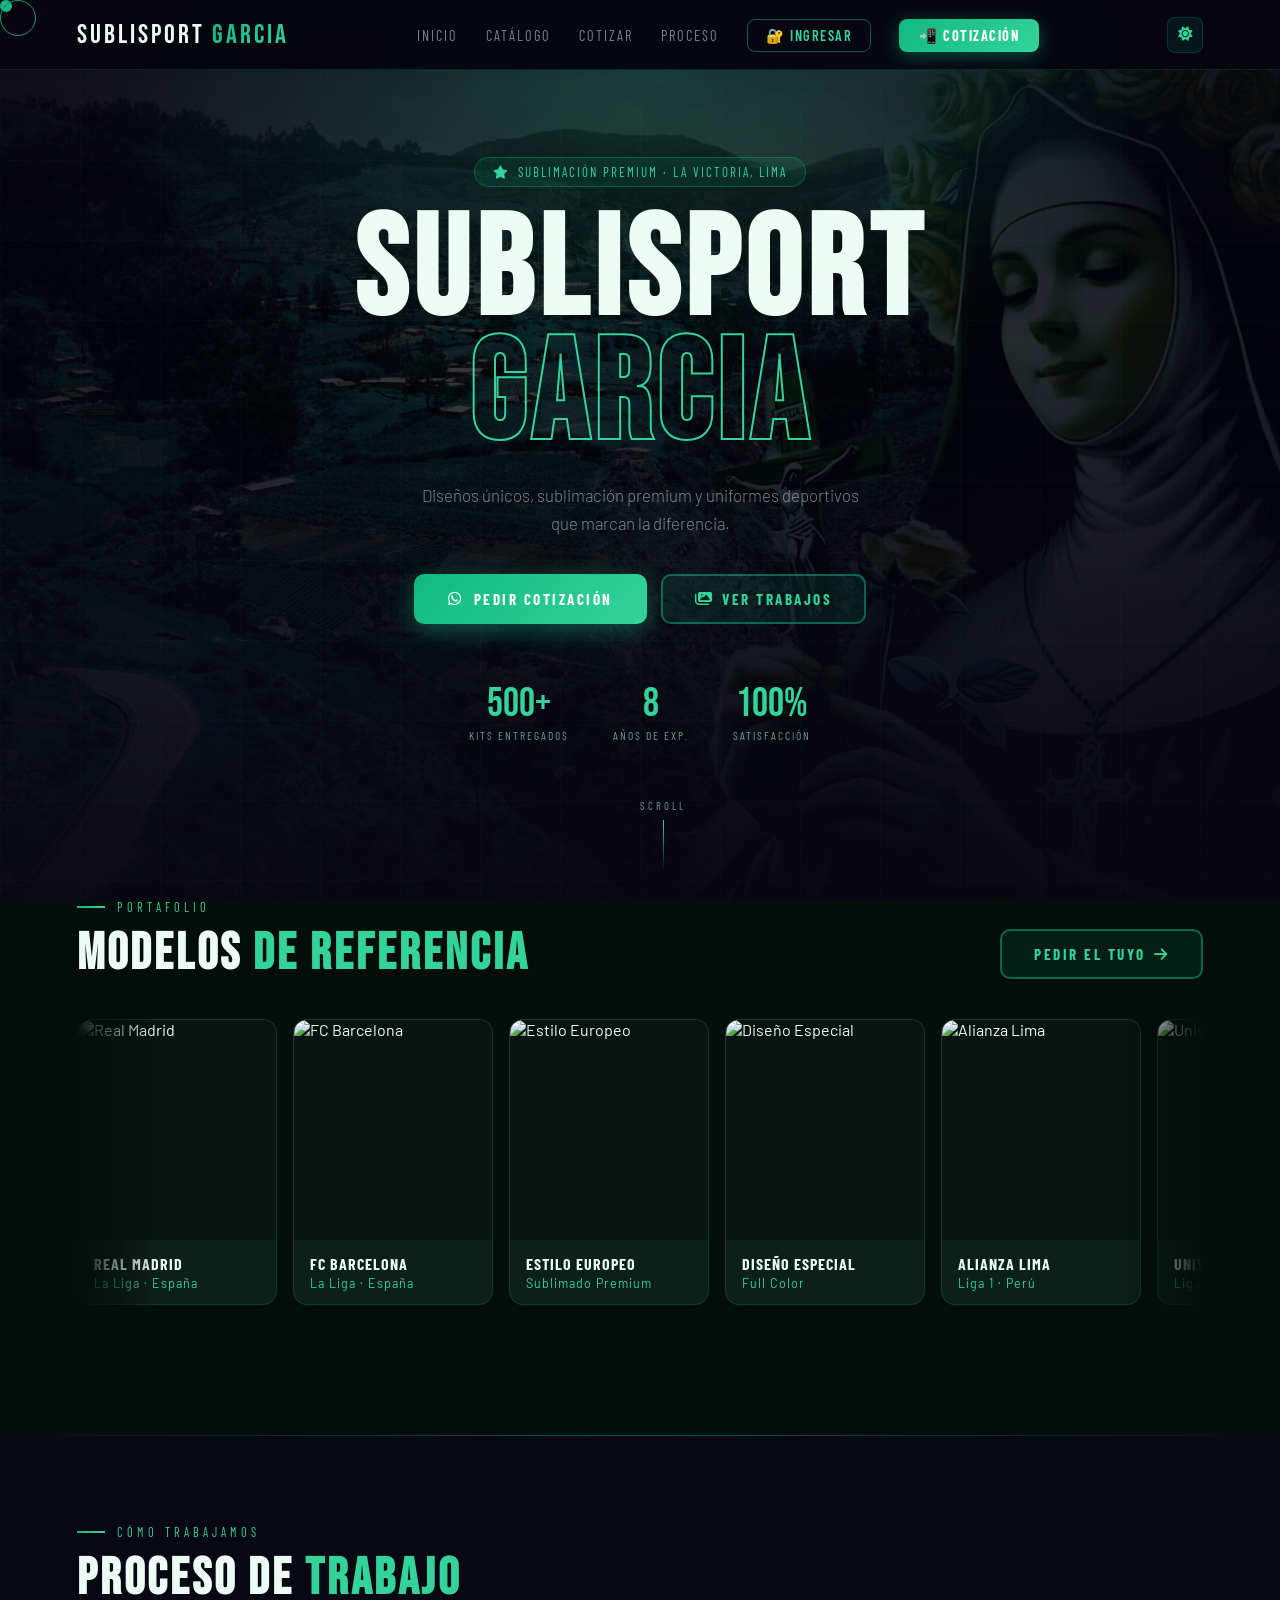
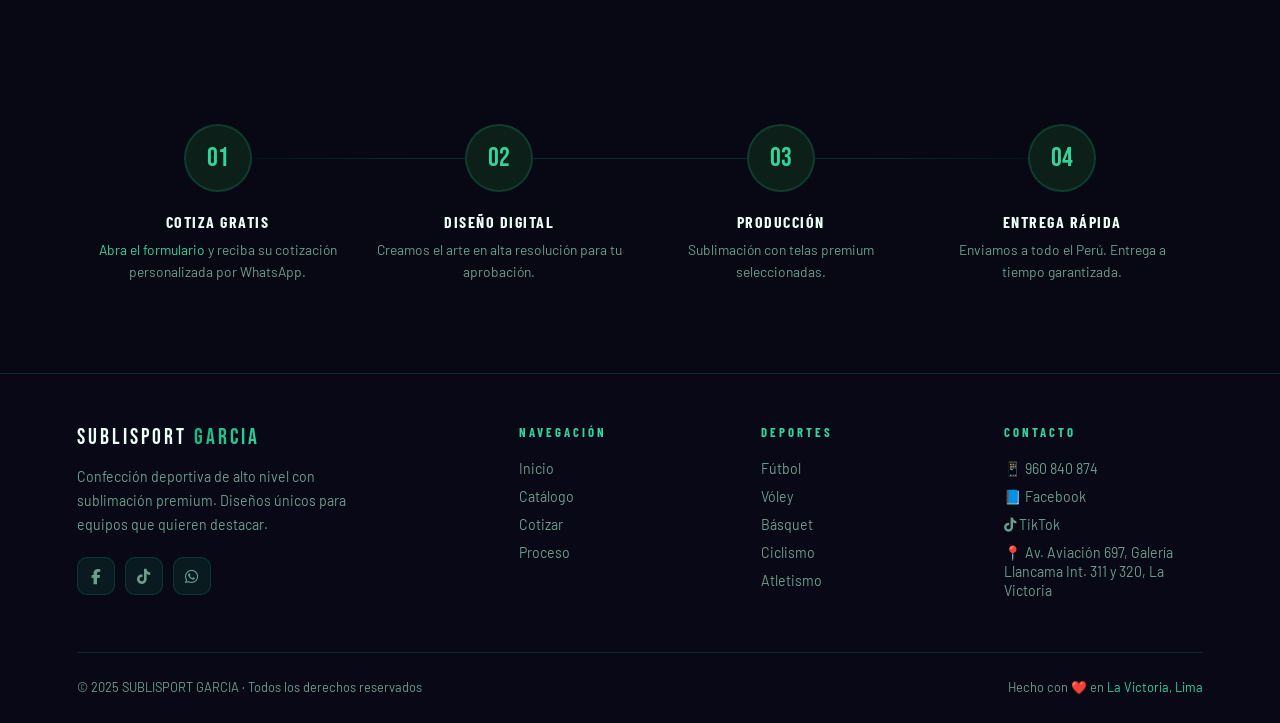
==== commit e355ed0a: "Cambio de tema a esmeralda verde (estilo shadcn) en todo el sistema Landing / Cotizar: - Color princ" ====
--- a/index.html
+++ b/index.html
@@ -7,31 +7,31 @@
 <link href="https://fonts.googleapis.com/css2?family=Bebas+Neue&family=Barlow+Condensed:wght@300;400;600;700&family=Barlow:wght@300;400;500&display=swap" rel="stylesheet">
 <link rel="stylesheet" href="https://cdnjs.cloudflare.com/ajax/libs/font-awesome/6.5.0/css/all.min.css">
 <style>
-/* ── Tema oscuro (default) ── */
+/* ── Tema oscuro esmeralda (default) ── */
 :root {
-  --primary: #6531D6;
-  --primary-light: #9B72F9;
-  --primary-dark: #4827A0;
-  --primary-10: rgba(101,49,214,0.1);
-  --primary-15: rgba(101,49,214,0.15);
-  --primary-20: rgba(101,49,214,0.2);
-  --primary-25: rgba(101,49,214,0.25);
-  --primary-glow: rgba(101,49,214,0.35);
+  --primary: #10B981;
+  --primary-light: #34D399;
+  --primary-dark: #059669;
+  --primary-10: rgba(16,185,129,0.1);
+  --primary-15: rgba(16,185,129,0.15);
+  --primary-20: rgba(16,185,129,0.2);
+  --primary-25: rgba(16,185,129,0.25);
+  --primary-glow: rgba(16,185,129,0.35);
   /* Alias para compatibilidad con JS generado */
   --gold: var(--primary);
   --gold-light: var(--primary-light);
   /* Fondos */
-  --black: #06050F;
-  --dark: #0C0A1A;
-  --card: #110E22;
-  --card-hover: #181430;
+  --black: #030D09;
+  --dark: #071410;
+  --card: #0C1F18;
+  --card-hover: #112B22;
   /* Bordes */
-  --border: rgba(101,49,214,0.22);
-  --border-hover: rgba(101,49,214,0.5);
+  --border: rgba(16,185,129,0.2);
+  --border-hover: rgba(16,185,129,0.48);
   /* Texto */
-  --white: #F2EEFF;
-  --gray: #8272A8;
-  --text-muted: rgba(242,238,255,0.5);
+  --white: #ECFDF5;
+  --gray: #6B9E8A;
+  --text-muted: rgba(236,253,245,0.5);
   /* Estado */
   --success: #6ee7a0;
   --error: #ff8080;
@@ -40,22 +40,22 @@
   --magenta: #FF2D9A;
 }
 
-/* ── Tema claro ── */
+/* ── Tema claro esmeralda ── */
 html[data-theme="light"] {
-  --black: #F3F0FF;
-  --dark: #E9E3FF;
+  --black: #F0FDF8;
+  --dark: #D1FAE5;
   --card: #FFFFFF;
-  --card-hover: #F3F0FF;
-  --border: rgba(101,49,214,0.18);
-  --border-hover: rgba(101,49,214,0.45);
-  --white: #1A1040;
-  --gray: #5B3DB5;
-  --text-muted: rgba(26,16,64,0.55);
-}
-html[data-theme="light"] .site-backdrop-photo { opacity: 0.48; filter: grayscale(5%) sepia(12%) hue-rotate(220deg) contrast(1.05) brightness(0.78); }
+  --card-hover: #F0FDF8;
+  --border: rgba(16,185,129,0.18);
+  --border-hover: rgba(16,185,129,0.45);
+  --white: #064E3B;
+  --gray: #047857;
+  --text-muted: rgba(6,78,59,0.55);
+}
+html[data-theme="light"] .site-backdrop-photo { opacity: 0.48; filter: grayscale(5%) sepia(15%) hue-rotate(100deg) contrast(1.05) brightness(0.78); }
 html[data-theme="light"] .site-backdrop-glow { opacity: 0.3; }
 html[data-theme="light"] .site-backdrop-veil {
-  background: linear-gradient(180deg, rgba(243,240,255,0.58) 0%, rgba(243,240,255,0.32) 38%, rgba(243,240,255,0.52) 62%, rgba(243,240,255,0.82) 100%);
+  background: linear-gradient(180deg, rgba(240,253,248,0.58) 0%, rgba(240,253,248,0.32) 38%, rgba(240,253,248,0.52) 62%, rgba(240,253,248,0.82) 100%);
 }
 html[data-theme="light"] .navbar { background: rgba(255,255,255,0.95); }
 html[data-theme="light"] .hamburger span { background: var(--white); }
@@ -66,8 +66,8 @@
 body { background: var(--black); color: var(--white); font-family: 'Barlow', sans-serif; overflow-x: hidden; cursor: none; position: relative; transition: background 0.35s, color 0.35s; }
 
 .site-backdrop { position: fixed; inset: 0; z-index: 0; pointer-events: none; overflow: hidden; }
-.site-backdrop-photo { position: absolute; inset: -6%; background: url('assets/img/santa-rosita.jpg') center/cover no-repeat; opacity: 0.55; filter: grayscale(10%) sepia(18%) hue-rotate(240deg) contrast(1.05) brightness(0.65); transform: scale(1.06); animation: bgDrift 32s ease-in-out infinite alternate; transition: opacity 0.4s, filter 0.4s; }
-.site-backdrop-glow { position: absolute; inset: 0; background: radial-gradient(ellipse 100% 75% at 50% -5%, rgba(101,49,214,0.22) 0%, transparent 52%), radial-gradient(ellipse 65% 55% at 95% 95%, rgba(101,49,214,0.08) 0%, transparent 48%), radial-gradient(ellipse 55% 45% at 5% 85%, rgba(155,114,249,0.06) 0%, transparent 42%); }
+.site-backdrop-photo { position: absolute; inset: -6%; background: url('assets/img/santa-rosita.jpg') center/cover no-repeat; opacity: 0.55; filter: grayscale(8%) sepia(20%) hue-rotate(100deg) contrast(1.06) brightness(0.62); transform: scale(1.06); animation: bgDrift 32s ease-in-out infinite alternate; transition: opacity 0.4s, filter 0.4s; }
+.site-backdrop-glow { position: absolute; inset: 0; background: radial-gradient(ellipse 100% 75% at 50% -5%, rgba(16,185,129,0.22) 0%, transparent 52%), radial-gradient(ellipse 65% 55% at 95% 95%, rgba(16,185,129,0.08) 0%, transparent 48%), radial-gradient(ellipse 55% 45% at 5% 85%, rgba(52,211,153,0.06) 0%, transparent 42%); }
 .site-backdrop-veil { position: absolute; inset: 0; background: linear-gradient(180deg, rgba(6,5,15,0.72) 0%, rgba(6,5,15,0.36) 38%, rgba(6,5,15,0.55) 62%, rgba(6,5,15,0.90) 100%), linear-gradient(118deg, rgba(6,5,15,0.65) 0%, transparent 40%, rgba(6,5,15,0.70) 100%); transition: background 0.35s; }
 @keyframes bgDrift { from { transform: scale(1.06) translate(0, 0); } to { transform: scale(1.09) translate(-0.8%, 0.6%); } }
 .navbar, .hero, .section, footer { position: relative; z-index: 1; }
@@ -80,7 +80,7 @@
 
 /* ── Navbar ── */
 .navbar { display:flex; justify-content:space-between; align-items:center; padding:0 6%; height:70px; background:rgba(6,5,15,0.95); backdrop-filter:blur(16px); position:fixed; width:100%; z-index:1000; border-bottom:1px solid var(--border); transition:all 0.3s; }
-.navbar.scrolled { box-shadow: 0 4px 40px rgba(101,49,214,0.15); border-bottom-color: var(--border-hover); }
+.navbar.scrolled { box-shadow: 0 4px 40px rgba(16,185,129,0.15); border-bottom-color: var(--border-hover); }
 .logo { font-family:'Bebas Neue'; font-size:1.7rem; letter-spacing:3px; color:var(--white); text-decoration:none; }
 .logo span { color:var(--primary-light); background: linear-gradient(135deg, var(--primary), var(--primary-light)); -webkit-background-clip: text; -webkit-text-fill-color: transparent; background-clip: text; }
 .nav-links { display:flex; list-style:none; gap:28px; align-items:center; }
@@ -88,9 +88,9 @@
 .nav-links a::after { content:''; position:absolute; bottom:0; left:0; width:0; height:1.5px; background:linear-gradient(90deg, var(--primary), var(--primary-light)); transition:width 0.3s; }
 .nav-links a:hover { color:var(--white); }
 .nav-links a:hover::after { width:100%; }
-.nav-cta { background:linear-gradient(135deg, var(--primary), var(--primary-light))!important; color:#fff!important; padding:8px 20px!important; border-radius:8px!important; font-weight:700!important; letter-spacing:1.5px!important; box-shadow: 0 4px 18px rgba(101,49,214,0.4)!important; transition: all 0.3s!important; }
+.nav-cta { background:linear-gradient(135deg, var(--primary), var(--primary-light))!important; color:#fff!important; padding:8px 20px!important; border-radius:8px!important; font-weight:700!important; letter-spacing:1.5px!important; box-shadow: 0 4px 18px rgba(16,185,129,0.4)!important; transition: all 0.3s!important; }
 .nav-cta::after { display:none!important; }
-.nav-cta:hover { box-shadow: 0 6px 24px rgba(101,49,214,0.6)!important; transform: translateY(-1px); opacity: 0.9; }
+.nav-cta:hover { box-shadow: 0 6px 24px rgba(16,185,129,0.6)!important; transform: translateY(-1px); opacity: 0.9; }
 .nav-login { border:1.5px solid var(--border-hover)!important; color:var(--primary-light)!important; padding:7px 18px!important; border-radius:8px!important; font-weight:600!important; letter-spacing:1.5px!important; transition: all 0.25s!important; }
 .nav-login::after { display:none!important; }
 .nav-login:hover { background:var(--primary-10)!important; color:var(--white)!important; border-color: var(--primary)!important; }
@@ -101,16 +101,16 @@
 
 /* ── Hero ── */
 .hero { height:100vh; display:flex; align-items:center; justify-content:center; text-align:center; position:relative; overflow:hidden; }
-.hero-bg { position:absolute; inset:0; background: radial-gradient(ellipse 75% 55% at 50% 8%, rgba(101,49,214,0.18) 0%, transparent 58%), linear-gradient(180deg, rgba(6,5,15,0.15) 0%, transparent 45%, rgba(10,8,26,0.35) 100%); }
-.field-lines { position:absolute; inset:0; opacity:0.03; background-image: linear-gradient(90deg,rgba(155,114,249,0.8) 1px,transparent 1px), linear-gradient(rgba(155,114,249,0.8) 1px,transparent 1px); background-size:80px 80px; }
-.hero-badge { display:inline-flex; align-items:center; gap:8px; background:var(--primary-10); border:1px solid rgba(101,49,214,0.35); border-radius:30px; padding:6px 18px; font-family:'Barlow Condensed'; font-size:0.82rem; letter-spacing:2px; color:var(--primary-light); text-transform:uppercase; margin-bottom:24px; animation:fadeDown 1s 0.2s both; }
+.hero-bg { position:absolute; inset:0; background: radial-gradient(ellipse 75% 55% at 50% 8%, rgba(16,185,129,0.18) 0%, transparent 58%), linear-gradient(180deg, rgba(6,5,15,0.15) 0%, transparent 45%, rgba(10,8,26,0.35) 100%); }
+.field-lines { position:absolute; inset:0; opacity:0.03; background-image: linear-gradient(90deg,rgba(52,211,153,0.8) 1px,transparent 1px), linear-gradient(rgba(52,211,153,0.8) 1px,transparent 1px); background-size:80px 80px; }
+.hero-badge { display:inline-flex; align-items:center; gap:8px; background:var(--primary-10); border:1px solid rgba(16,185,129,0.35); border-radius:30px; padding:6px 18px; font-family:'Barlow Condensed'; font-size:0.82rem; letter-spacing:2px; color:var(--primary-light); text-transform:uppercase; margin-bottom:24px; animation:fadeDown 1s 0.2s both; }
 .hero-content { position:relative; z-index:2; max-width:900px; padding:0 20px; }
 .hero-content h1 { font-family:'Bebas Neue'; font-size:clamp(5rem,11vw,10rem); line-height:0.88; letter-spacing:6px; margin-bottom:22px; animation:fadeUp 1s 0.4s both; }
 .hero-content h1 em { font-style:normal; -webkit-text-stroke:2px var(--primary-light); color:transparent; }
 .hero-content p { font-size:1.05rem; color:var(--text-muted); max-width:460px; margin:0 auto 36px; line-height:1.7; font-weight:300; animation:fadeUp 1s 0.6s both; }
 .hero-btns { display:flex; gap:14px; justify-content:center; flex-wrap:wrap; animation:fadeUp 1s 0.8s both; }
-.btn-main { background:linear-gradient(135deg, var(--primary), var(--primary-light)); color:#fff; padding:14px 34px; text-decoration:none; font-family:'Barlow Condensed'; font-size:0.95rem; font-weight:700; letter-spacing:2.5px; text-transform:uppercase; border-radius:10px; transition:all 0.3s; border:none; display:inline-flex; align-items:center; gap:10px; cursor:pointer; box-shadow: 0 6px 22px rgba(101,49,214,0.4); }
-.btn-main:hover { transform:translateY(-3px); box-shadow: 0 12px 30px rgba(101,49,214,0.55); filter: brightness(1.08); }
+.btn-main { background:linear-gradient(135deg, var(--primary), var(--primary-light)); color:#fff; padding:14px 34px; text-decoration:none; font-family:'Barlow Condensed'; font-size:0.95rem; font-weight:700; letter-spacing:2.5px; text-transform:uppercase; border-radius:10px; transition:all 0.3s; border:none; display:inline-flex; align-items:center; gap:10px; cursor:pointer; box-shadow: 0 6px 22px rgba(16,185,129,0.4); }
+.btn-main:hover { transform:translateY(-3px); box-shadow: 0 12px 30px rgba(16,185,129,0.55); filter: brightness(1.08); }
 .btn-outline { border:2px solid var(--border-hover); color:var(--primary-light); padding:14px 32px; text-decoration:none; font-family:'Barlow Condensed'; font-size:0.95rem; font-weight:700; letter-spacing:2.5px; text-transform:uppercase; border-radius:10px; transition:all 0.3s; display:inline-flex; align-items:center; gap:8px; background: var(--primary-10); }
 .btn-outline:hover { border-color:var(--primary); color:var(--white); background: var(--primary-15); transform:translateY(-3px); }
 .hero-stats { display:flex; gap:44px; justify-content:center; margin-top:60px; animation:fadeUp 1s 1s both; }
@@ -137,7 +137,7 @@
 .jerseys-track { display:flex; gap:16px; animation:slideLoop 30s linear infinite; width:max-content; }
 .jerseys-track:hover { animation-play-state:paused; }
 .jersey-card { width:200px; flex-shrink:0; background:var(--card); border:1px solid var(--border); border-radius:14px; overflow:hidden; transition:all 0.35s; cursor:pointer; }
-.jersey-card:hover { border-color:var(--primary); transform:translateY(-6px); box-shadow:0 16px 40px rgba(101,49,214,0.25); }
+.jersey-card:hover { border-color:var(--primary); transform:translateY(-6px); box-shadow:0 16px 40px rgba(16,185,129,0.25); }
 .jersey-card img { width:100%; height:220px; object-fit:contain; object-position:center; display:block; background:var(--dark); transition:transform 0.4s; }
 .jersey-card:hover img { transform:scale(1.05); }
 .jersey-card-info { padding:14px 16px; }
@@ -151,7 +151,7 @@
 .steps-grid::before { content:''; position:absolute; top:34px; left:10%; right:10%; height:1px; background:linear-gradient(90deg,transparent,var(--border),var(--border),var(--border),transparent); }
 .step { text-align:center; padding:0 16px; }
 .step-num { width:68px; height:68px; border-radius:50%; background:var(--card); border:2px solid var(--border); display:flex; align-items:center; justify-content:center; font-family:'Bebas Neue'; font-size:1.7rem; color:var(--primary-light); margin:0 auto 20px; position:relative; z-index:1; transition:all 0.3s; }
-.step:hover .step-num { background:var(--primary-10); border-color:var(--primary); box-shadow:0 0 28px rgba(101,49,214,0.3); color:var(--white); }
+.step:hover .step-num { background:var(--primary-10); border-color:var(--primary); box-shadow:0 0 28px rgba(16,185,129,0.3); color:var(--white); }
 .step h3 { font-family:'Barlow Condensed'; font-size:1rem; letter-spacing:1.5px; text-transform:uppercase; margin-bottom:8px; color: var(--white); }
 .step p { color:var(--gray); font-size:0.86rem; line-height:1.6; }
 
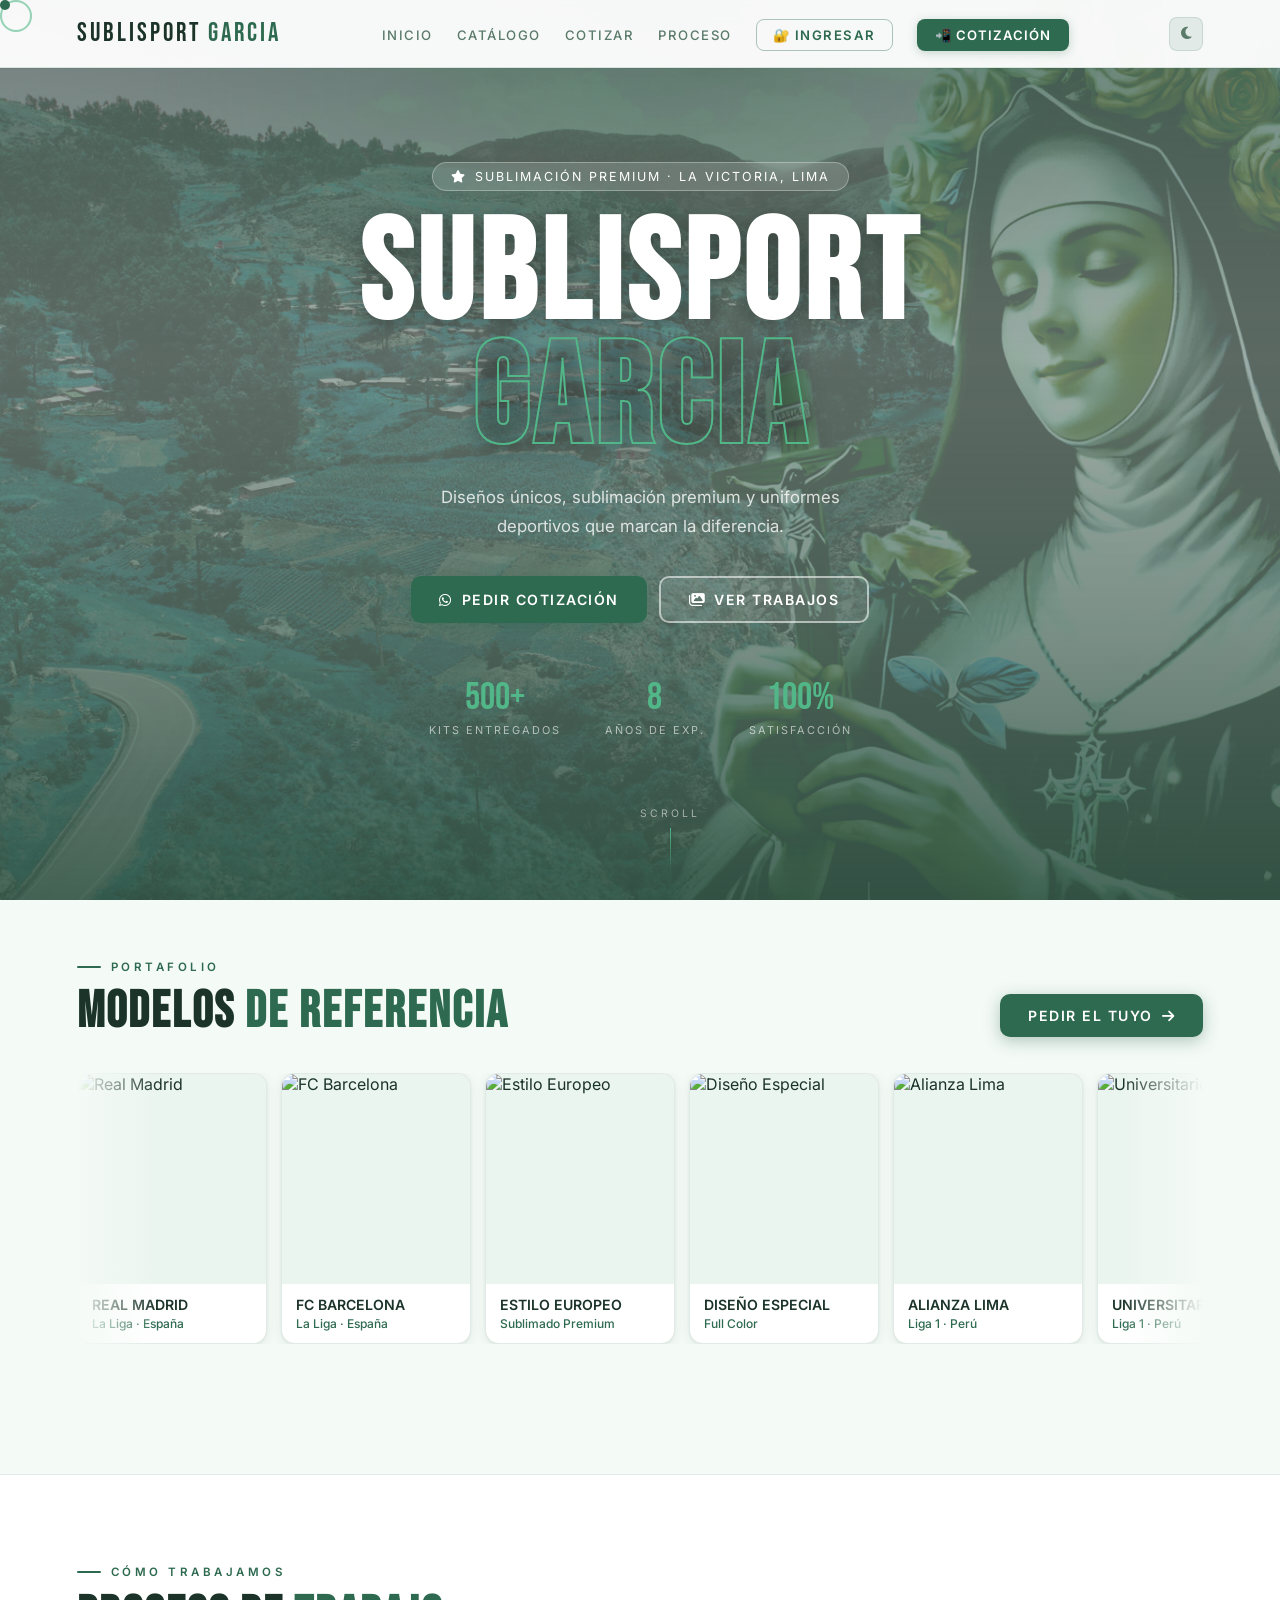
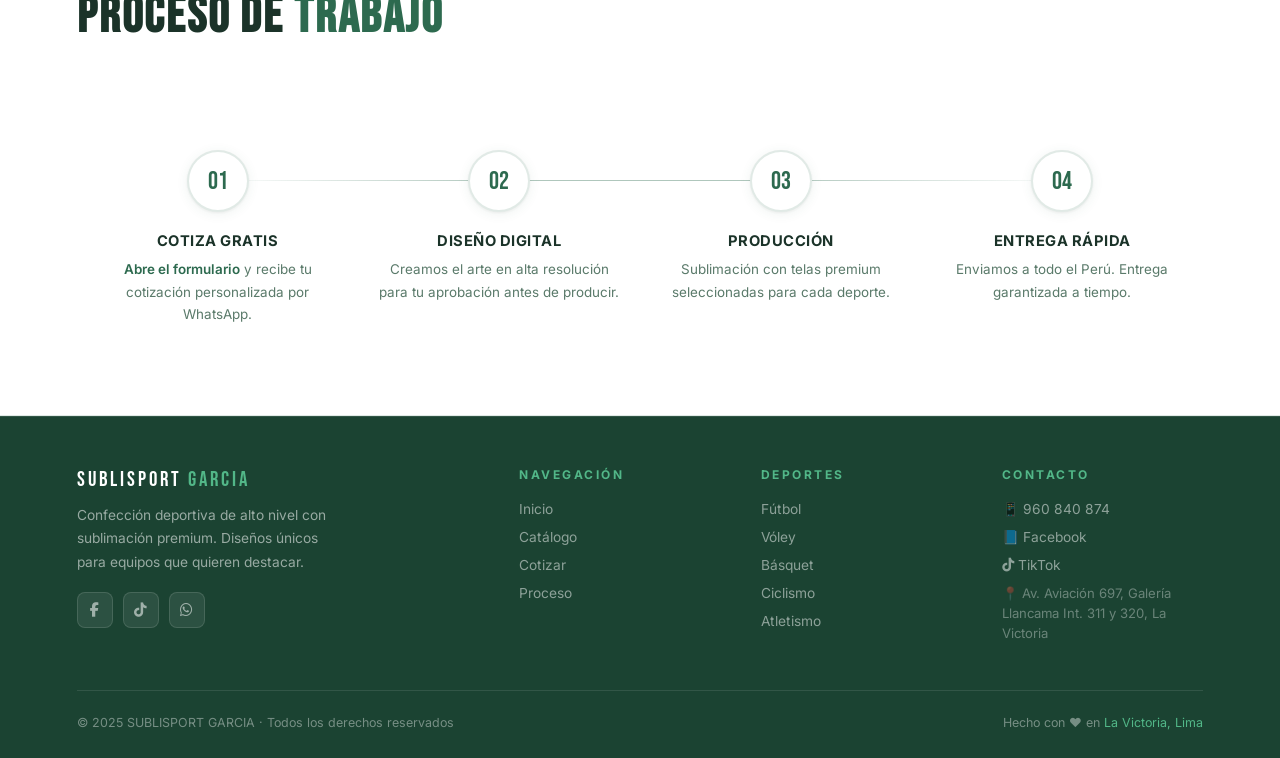
==== commit 451e8cd9: "Rediseño light-first: verde forestal profesional en todo el sistema - Cambio de tema oscuro/neon a t" ====
--- a/index.html
+++ b/index.html
@@ -1,183 +1,300 @@
 <!DOCTYPE html>
-<html lang="es" data-theme="dark">
+<html lang="es" data-theme="light">
 <head>
 <meta charset="UTF-8">
 <meta name="viewport" content="width=device-width, initial-scale=1.0">
 <title>SUBLISPORT GARCIA | Confección Deportiva de Élite</title>
-<link href="https://fonts.googleapis.com/css2?family=Bebas+Neue&family=Barlow+Condensed:wght@300;400;600;700&family=Barlow:wght@300;400;500&display=swap" rel="stylesheet">
+<link href="https://fonts.googleapis.com/css2?family=Inter:wght@300;400;500;600;700;800&family=Bebas+Neue&display=swap" rel="stylesheet">
 <link rel="stylesheet" href="https://cdnjs.cloudflare.com/ajax/libs/font-awesome/6.5.0/css/all.min.css">
 <style>
-/* ── Tema oscuro esmeralda (default) ── */
+/* ════════════════════════════════════════
+   PALETA — Verde profesional (shadcn style)
+   ════════════════════════════════════════ */
 :root {
-  --primary: #10B981;
-  --primary-light: #34D399;
-  --primary-dark: #059669;
-  --primary-10: rgba(16,185,129,0.1);
-  --primary-15: rgba(16,185,129,0.15);
-  --primary-20: rgba(16,185,129,0.2);
-  --primary-25: rgba(16,185,129,0.25);
-  --primary-glow: rgba(16,185,129,0.35);
-  /* Alias para compatibilidad con JS generado */
+  --primary: #2D6A4F;
+  --primary-light: #52B788;
+  --primary-dark: #1B4332;
+  --primary-hover: #245D44;
+  --p10: rgba(45,106,79,0.1);
+  --p15: rgba(45,106,79,0.15);
+  --p20: rgba(45,106,79,0.2);
+  /* Alias JS */
   --gold: var(--primary);
   --gold-light: var(--primary-light);
-  /* Fondos */
-  --black: #030D09;
-  --dark: #071410;
-  --card: #0C1F18;
-  --card-hover: #112B22;
-  /* Bordes */
-  --border: rgba(16,185,129,0.2);
-  --border-hover: rgba(16,185,129,0.48);
-  /* Texto */
-  --white: #ECFDF5;
-  --gray: #6B9E8A;
-  --text-muted: rgba(236,253,245,0.5);
+
+  /* ── Tema claro (DEFAULT) ── */
+  --bg: #F4FAF6;
+  --surface: #FFFFFF;
+  --surface2: #EBF5EF;
+  --border: rgba(45,106,79,0.14);
+  --border-active: rgba(45,106,79,0.38);
+  --text: #1B3329;
+  --text-muted: #5A7A6A;
+  --text-faint: rgba(27,51,41,0.45);
+  --hero-overlay: linear-gradient(180deg, rgba(27,67,50,0.55) 0%, rgba(27,67,50,0.28) 40%, rgba(27,67,50,0.48) 70%, rgba(27,67,50,0.75) 100%);
+  --navbar-bg: rgba(255,255,255,0.95);
+  --sidebar-link-bg: rgba(45,106,79,0.08);
+  --card-shadow: 0 2px 12px rgba(45,106,79,0.08), 0 1px 3px rgba(0,0,0,0.06);
+  --card-shadow-hover: 0 8px 28px rgba(45,106,79,0.14), 0 2px 8px rgba(0,0,0,0.08);
+
   /* Estado */
-  --success: #6ee7a0;
-  --error: #ff8080;
-  /* Accents */
-  --turquoise: #00E5CC;
-  --magenta: #FF2D9A;
-}
-
-/* ── Tema claro esmeralda ── */
-html[data-theme="light"] {
-  --black: #F0FDF8;
-  --dark: #D1FAE5;
-  --card: #FFFFFF;
-  --card-hover: #F0FDF8;
-  --border: rgba(16,185,129,0.18);
-  --border-hover: rgba(16,185,129,0.45);
-  --white: #064E3B;
-  --gray: #047857;
-  --text-muted: rgba(6,78,59,0.55);
-}
-html[data-theme="light"] .site-backdrop-photo { opacity: 0.48; filter: grayscale(5%) sepia(15%) hue-rotate(100deg) contrast(1.05) brightness(0.78); }
-html[data-theme="light"] .site-backdrop-glow { opacity: 0.3; }
-html[data-theme="light"] .site-backdrop-veil {
-  background: linear-gradient(180deg, rgba(240,253,248,0.58) 0%, rgba(240,253,248,0.32) 38%, rgba(240,253,248,0.52) 62%, rgba(240,253,248,0.82) 100%);
-}
-html[data-theme="light"] .navbar { background: rgba(255,255,255,0.95); }
-html[data-theme="light"] .hamburger span { background: var(--white); }
-html[data-theme="light"] .nav-links { background: rgba(255,255,255,0.98); }
+  --ok: #15803D;
+  --err: #DC2626;
+  --warn: #D97706;
+  --info: #2563EB;
+}
+
+/* ── Tema oscuro ── */
+html[data-theme="dark"] {
+  --bg: #030D09;
+  --surface: #0C1F18;
+  --surface2: #071410;
+  --border: rgba(82,183,136,0.18);
+  --border-active: rgba(82,183,136,0.45);
+  --text: #ECFDF5;
+  --text-muted: #6B9E8A;
+  --text-faint: rgba(236,253,245,0.4);
+  --hero-overlay: linear-gradient(180deg, rgba(3,13,9,0.68) 0%, rgba(3,13,9,0.32) 40%, rgba(3,13,9,0.50) 70%, rgba(3,13,9,0.92) 100%);
+  --navbar-bg: rgba(3,13,9,0.95);
+  --sidebar-link-bg: rgba(82,183,136,0.1);
+  --card-shadow: 0 2px 12px rgba(0,0,0,0.3);
+  --card-shadow-hover: 0 8px 28px rgba(0,0,0,0.4);
+  --ok: #6ee7a0;
+  --err: #ff8080;
+  --warn: #ffb347;
+  --info: #87b3ff;
+  --primary-light: #52B788;
+}
 
 *, *::before, *::after { margin:0; padding:0; box-sizing:border-box; }
 html { scroll-behavior: smooth; }
-body { background: var(--black); color: var(--white); font-family: 'Barlow', sans-serif; overflow-x: hidden; cursor: none; position: relative; transition: background 0.35s, color 0.35s; }
-
+body {
+  background: var(--bg);
+  color: var(--text);
+  font-family: 'Inter', 'Segoe UI', sans-serif;
+  overflow-x: hidden;
+  cursor: none;
+  position: relative;
+  transition: background 0.35s, color 0.35s;
+}
+
+/* ── Cursor ── */
+.cursor { width:10px; height:10px; background:var(--primary); border-radius:50%; position:fixed; top:0; left:0; pointer-events:none; z-index:99999; transition:transform 0.1s; }
+.cursor-ring { width:32px; height:32px; border:2px solid var(--primary-light); border-radius:50%; position:fixed; top:0; left:0; pointer-events:none; z-index:99998; transition:all 0.15s ease; opacity:0.6; }
+
+::-webkit-scrollbar { width: 5px; }
+::-webkit-scrollbar-track { background: var(--surface2); }
+::-webkit-scrollbar-thumb { background: var(--primary-light); border-radius: 8px; }
+
+/* ── Fondo imagen (hero) ── */
 .site-backdrop { position: fixed; inset: 0; z-index: 0; pointer-events: none; overflow: hidden; }
-.site-backdrop-photo { position: absolute; inset: -6%; background: url('assets/img/santa-rosita.jpg') center/cover no-repeat; opacity: 0.55; filter: grayscale(8%) sepia(20%) hue-rotate(100deg) contrast(1.06) brightness(0.62); transform: scale(1.06); animation: bgDrift 32s ease-in-out infinite alternate; transition: opacity 0.4s, filter 0.4s; }
-.site-backdrop-glow { position: absolute; inset: 0; background: radial-gradient(ellipse 100% 75% at 50% -5%, rgba(16,185,129,0.22) 0%, transparent 52%), radial-gradient(ellipse 65% 55% at 95% 95%, rgba(16,185,129,0.08) 0%, transparent 48%), radial-gradient(ellipse 55% 45% at 5% 85%, rgba(52,211,153,0.06) 0%, transparent 42%); }
-.site-backdrop-veil { position: absolute; inset: 0; background: linear-gradient(180deg, rgba(6,5,15,0.72) 0%, rgba(6,5,15,0.36) 38%, rgba(6,5,15,0.55) 62%, rgba(6,5,15,0.90) 100%), linear-gradient(118deg, rgba(6,5,15,0.65) 0%, transparent 40%, rgba(6,5,15,0.70) 100%); transition: background 0.35s; }
-@keyframes bgDrift { from { transform: scale(1.06) translate(0, 0); } to { transform: scale(1.09) translate(-0.8%, 0.6%); } }
+.site-backdrop-photo {
+  position: absolute; inset: -6%;
+  background: url('assets/img/santa-rosita.jpg') center/cover no-repeat;
+  opacity: 0.52;
+  filter: grayscale(5%) sepia(18%) hue-rotate(100deg) contrast(1.06) brightness(0.7);
+  transform: scale(1.06);
+  animation: bgDrift 32s ease-in-out infinite alternate;
+  transition: opacity 0.4s;
+}
+html[data-theme="dark"] .site-backdrop-photo { opacity: 0.58; brightness: 0.6; }
+.site-backdrop-glow { position: absolute; inset: 0; background: radial-gradient(ellipse 90% 65% at 50% 0%, rgba(45,106,79,0.18) 0%, transparent 55%); }
+.site-backdrop-veil { position: absolute; inset: 0; background: var(--hero-overlay); transition: background 0.35s; }
+@keyframes bgDrift { from { transform: scale(1.06) translate(0,0); } to { transform: scale(1.09) translate(-0.8%,0.6%); } }
 .navbar, .hero, .section, footer { position: relative; z-index: 1; }
 
-.cursor { width:12px; height:12px; background:var(--primary); border-radius:50%; position:fixed; top:0; left:0; pointer-events:none; z-index:99999; transition:transform 0.1s; mix-blend-mode:exclusion; }
-.cursor-ring { width:36px; height:36px; border:1.5px solid var(--primary-light); border-radius:50%; position:fixed; top:0; left:0; pointer-events:none; z-index:99998; transition:all 0.15s ease; opacity:0.7; }
-::-webkit-scrollbar { width: 4px; }
-::-webkit-scrollbar-track { background: var(--black); }
-::-webkit-scrollbar-thumb { background: linear-gradient(var(--primary), var(--primary-light)); border-radius: 4px; }
-
 /* ── Navbar ── */
-.navbar { display:flex; justify-content:space-between; align-items:center; padding:0 6%; height:70px; background:rgba(6,5,15,0.95); backdrop-filter:blur(16px); position:fixed; width:100%; z-index:1000; border-bottom:1px solid var(--border); transition:all 0.3s; }
-.navbar.scrolled { box-shadow: 0 4px 40px rgba(16,185,129,0.15); border-bottom-color: var(--border-hover); }
-.logo { font-family:'Bebas Neue'; font-size:1.7rem; letter-spacing:3px; color:var(--white); text-decoration:none; }
-.logo span { color:var(--primary-light); background: linear-gradient(135deg, var(--primary), var(--primary-light)); -webkit-background-clip: text; -webkit-text-fill-color: transparent; background-clip: text; }
-.nav-links { display:flex; list-style:none; gap:28px; align-items:center; }
-.nav-links a { color:var(--text-muted); text-decoration:none; font-family:'Barlow Condensed'; font-size:0.9rem; letter-spacing:2px; text-transform:uppercase; transition:color 0.25s; position:relative; padding-bottom:4px; }
-.nav-links a::after { content:''; position:absolute; bottom:0; left:0; width:0; height:1.5px; background:linear-gradient(90deg, var(--primary), var(--primary-light)); transition:width 0.3s; }
-.nav-links a:hover { color:var(--white); }
+.navbar {
+  display:flex; justify-content:space-between; align-items:center;
+  padding:0 6%; height:68px;
+  background: var(--navbar-bg);
+  backdrop-filter: blur(16px);
+  position:fixed; width:100%; z-index:1000;
+  border-bottom: 1px solid var(--border);
+  box-shadow: 0 1px 0 var(--border);
+  transition: all 0.3s;
+}
+.navbar.scrolled { box-shadow: 0 2px 20px rgba(45,106,79,0.12); }
+.logo { font-family:'Bebas Neue'; font-size:1.6rem; letter-spacing:3px; color:var(--text); text-decoration:none; }
+.logo span { color: var(--primary); }
+.nav-links { display:flex; list-style:none; gap:24px; align-items:center; }
+.nav-links a {
+  color: var(--text-muted);
+  text-decoration:none;
+  font-size:0.82rem; font-weight:500;
+  letter-spacing:1.5px; text-transform:uppercase;
+  transition: color 0.2s;
+  position: relative; padding-bottom: 3px;
+}
+.nav-links a::after { content:''; position:absolute; bottom:0; left:0; width:0; height:2px; background:var(--primary); border-radius:1px; transition:width 0.25s; }
+.nav-links a:hover { color: var(--text); }
 .nav-links a:hover::after { width:100%; }
-.nav-cta { background:linear-gradient(135deg, var(--primary), var(--primary-light))!important; color:#fff!important; padding:8px 20px!important; border-radius:8px!important; font-weight:700!important; letter-spacing:1.5px!important; box-shadow: 0 4px 18px rgba(16,185,129,0.4)!important; transition: all 0.3s!important; }
+.nav-cta {
+  background: var(--primary)!important; color:#fff!important;
+  padding:8px 18px!important; border-radius:8px!important;
+  font-weight:600!important; letter-spacing:1px!important;
+  box-shadow: 0 2px 10px rgba(45,106,79,0.25)!important;
+  transition: all 0.2s!important;
+}
 .nav-cta::after { display:none!important; }
-.nav-cta:hover { box-shadow: 0 6px 24px rgba(16,185,129,0.6)!important; transform: translateY(-1px); opacity: 0.9; }
-.nav-login { border:1.5px solid var(--border-hover)!important; color:var(--primary-light)!important; padding:7px 18px!important; border-radius:8px!important; font-weight:600!important; letter-spacing:1.5px!important; transition: all 0.25s!important; }
+.nav-cta:hover { background: var(--primary-hover)!important; transform: translateY(-1px); box-shadow: 0 4px 16px rgba(45,106,79,0.35)!important; }
+.nav-login {
+  border: 1.5px solid var(--border-active)!important; color:var(--primary)!important;
+  padding:7px 16px!important; border-radius:8px!important; font-weight:600!important;
+}
 .nav-login::after { display:none!important; }
-.nav-login:hover { background:var(--primary-10)!important; color:var(--white)!important; border-color: var(--primary)!important; }
-.theme-toggle { background:var(--primary-10); border:1.5px solid var(--border); color:var(--primary-light); width:36px; height:36px; border-radius:8px; cursor:pointer; display:flex; align-items:center; justify-content:center; font-size:0.9rem; transition:all 0.25s; flex-shrink:0; }
-.theme-toggle:hover { background:var(--primary-15); border-color:var(--primary); color:var(--white); }
+.nav-login:hover { background: var(--p10)!important; }
+.theme-toggle {
+  background: var(--p10); border: 1.5px solid var(--border);
+  color: var(--text-muted); width:34px; height:34px;
+  border-radius:8px; cursor:pointer;
+  display:flex; align-items:center; justify-content:center;
+  font-size:0.88rem; transition:all 0.2s; flex-shrink:0;
+}
+.theme-toggle:hover { background: var(--p15); color: var(--primary); border-color: var(--border-active); }
 .hamburger { display:none; flex-direction:column; gap:5px; cursor:pointer; background:none; border:none; }
-.hamburger span { width:24px; height:2px; background:var(--white); transition:0.3s; display:block; }
+.hamburger span { width:22px; height:2px; background:var(--text); transition:0.3s; display:block; }
 
 /* ── Hero ── */
-.hero { height:100vh; display:flex; align-items:center; justify-content:center; text-align:center; position:relative; overflow:hidden; }
-.hero-bg { position:absolute; inset:0; background: radial-gradient(ellipse 75% 55% at 50% 8%, rgba(16,185,129,0.18) 0%, transparent 58%), linear-gradient(180deg, rgba(6,5,15,0.15) 0%, transparent 45%, rgba(10,8,26,0.35) 100%); }
-.field-lines { position:absolute; inset:0; opacity:0.03; background-image: linear-gradient(90deg,rgba(52,211,153,0.8) 1px,transparent 1px), linear-gradient(rgba(52,211,153,0.8) 1px,transparent 1px); background-size:80px 80px; }
-.hero-badge { display:inline-flex; align-items:center; gap:8px; background:var(--primary-10); border:1px solid rgba(16,185,129,0.35); border-radius:30px; padding:6px 18px; font-family:'Barlow Condensed'; font-size:0.82rem; letter-spacing:2px; color:var(--primary-light); text-transform:uppercase; margin-bottom:24px; animation:fadeDown 1s 0.2s both; }
-.hero-content { position:relative; z-index:2; max-width:900px; padding:0 20px; }
-.hero-content h1 { font-family:'Bebas Neue'; font-size:clamp(5rem,11vw,10rem); line-height:0.88; letter-spacing:6px; margin-bottom:22px; animation:fadeUp 1s 0.4s both; }
+.hero {
+  height: 100vh; display:flex; align-items:center; justify-content:center;
+  text-align:center; position:relative; overflow:hidden;
+}
+.hero-bg { position:absolute; inset:0; background: radial-gradient(ellipse 70% 50% at 50% 10%, rgba(45,106,79,0.15) 0%, transparent 55%); }
+.hero-content { position:relative; z-index:2; max-width:900px; padding:0 24px; }
+.hero-badge {
+  display:inline-flex; align-items:center; gap:8px;
+  background: rgba(255,255,255,0.15); border: 1px solid rgba(255,255,255,0.3);
+  backdrop-filter: blur(8px);
+  border-radius:30px; padding:6px 18px;
+  font-size:0.78rem; letter-spacing:2px; color:#fff; text-transform:uppercase;
+  margin-bottom:24px; animation:fadeDown 1s 0.2s both;
+}
+.hero-content h1 {
+  font-family:'Bebas Neue'; font-size:clamp(5rem,11vw,10rem);
+  line-height:0.88; letter-spacing:5px; margin-bottom:20px;
+  animation:fadeUp 1s 0.4s both; color:#fff;
+  text-shadow: 0 4px 24px rgba(0,0,0,0.35);
+}
 .hero-content h1 em { font-style:normal; -webkit-text-stroke:2px var(--primary-light); color:transparent; }
-.hero-content p { font-size:1.05rem; color:var(--text-muted); max-width:460px; margin:0 auto 36px; line-height:1.7; font-weight:300; animation:fadeUp 1s 0.6s both; }
-.hero-btns { display:flex; gap:14px; justify-content:center; flex-wrap:wrap; animation:fadeUp 1s 0.8s both; }
-.btn-main { background:linear-gradient(135deg, var(--primary), var(--primary-light)); color:#fff; padding:14px 34px; text-decoration:none; font-family:'Barlow Condensed'; font-size:0.95rem; font-weight:700; letter-spacing:2.5px; text-transform:uppercase; border-radius:10px; transition:all 0.3s; border:none; display:inline-flex; align-items:center; gap:10px; cursor:pointer; box-shadow: 0 6px 22px rgba(16,185,129,0.4); }
-.btn-main:hover { transform:translateY(-3px); box-shadow: 0 12px 30px rgba(16,185,129,0.55); filter: brightness(1.08); }
-.btn-outline { border:2px solid var(--border-hover); color:var(--primary-light); padding:14px 32px; text-decoration:none; font-family:'Barlow Condensed'; font-size:0.95rem; font-weight:700; letter-spacing:2.5px; text-transform:uppercase; border-radius:10px; transition:all 0.3s; display:inline-flex; align-items:center; gap:8px; background: var(--primary-10); }
-.btn-outline:hover { border-color:var(--primary); color:var(--white); background: var(--primary-15); transform:translateY(-3px); }
-.hero-stats { display:flex; gap:44px; justify-content:center; margin-top:60px; animation:fadeUp 1s 1s both; }
+.hero-content p {
+  font-size:1.05rem; color:rgba(255,255,255,0.8);
+  max-width:440px; margin:0 auto 36px; line-height:1.7; font-weight:400;
+  animation:fadeUp 1s 0.6s both;
+}
+.hero-btns { display:flex; gap:12px; justify-content:center; flex-wrap:wrap; animation:fadeUp 1s 0.8s both; }
+.btn-main {
+  background: var(--primary); color:#fff;
+  padding:13px 28px; text-decoration:none;
+  font-size:0.88rem; font-weight:600; letter-spacing:1.5px; text-transform:uppercase;
+  border-radius:10px; transition:all 0.25s; border:none;
+  display:inline-flex; align-items:center; gap:9px; cursor:pointer;
+  box-shadow: 0 4px 16px rgba(45,106,79,0.35);
+}
+.btn-main:hover { background: var(--primary-dark); transform:translateY(-2px); box-shadow: 0 8px 24px rgba(45,106,79,0.45); }
+.btn-outline {
+  border: 2px solid rgba(255,255,255,0.55); color:#fff;
+  padding:13px 28px; text-decoration:none;
+  font-size:0.88rem; font-weight:600; letter-spacing:1.5px; text-transform:uppercase;
+  border-radius:10px; transition:all 0.25s;
+  display:inline-flex; align-items:center; gap:8px;
+  backdrop-filter: blur(4px); background: rgba(255,255,255,0.08);
+}
+.btn-outline:hover { border-color:rgba(255,255,255,0.85); background: rgba(255,255,255,0.15); transform:translateY(-2px); }
+.hero-stats { display:flex; gap:44px; justify-content:center; margin-top:56px; animation:fadeUp 1s 1s both; }
 .stat { text-align:center; }
-.stat-num { font-family:'Bebas Neue'; font-size:2.5rem; color:var(--primary-light); line-height:1; display:block; }
-.stat-label { font-family:'Barlow Condensed'; font-size:0.72rem; letter-spacing:2px; text-transform:uppercase; color:var(--gray); }
-.scroll-indicator { position:absolute; bottom:30px; left:50%; transform:translateX(-50%); display:flex; flex-direction:column; align-items:center; gap:8px; animation:fadeUp 1s 1.2s both; }
-.scroll-line { width:1px; height:50px; background:linear-gradient(to bottom,var(--primary-light),transparent); animation:scrollPulse 2s infinite; }
-.scroll-text { font-family:'Barlow Condensed'; font-size:0.68rem; letter-spacing:3px; color:var(--gray); text-transform:uppercase; }
+.stat-num { font-family:'Bebas Neue'; font-size:2.4rem; color:var(--primary-light); line-height:1; display:block; }
+.stat-label { font-size:0.68rem; letter-spacing:2px; text-transform:uppercase; color:rgba(255,255,255,0.6); }
+.scroll-indicator { position:absolute; bottom:28px; left:50%; transform:translateX(-50%); display:flex; flex-direction:column; align-items:center; gap:8px; animation:fadeUp 1s 1.2s both; }
+.scroll-line { width:1px; height:44px; background:linear-gradient(to bottom, var(--primary-light), transparent); animation:scrollPulse 2s infinite; }
+.scroll-text { font-size:0.65rem; letter-spacing:3px; color:rgba(255,255,255,0.55); text-transform:uppercase; }
 
 /* ── Sections ── */
-.section { padding:90px 6%; }
-.section-tag { font-family:'Barlow Condensed'; font-size:0.78rem; letter-spacing:4px; color:var(--primary-light); text-transform:uppercase; display:flex; align-items:center; gap:12px; margin-bottom:14px; }
-.section-tag::before { content:''; width:28px; height:1.5px; background:linear-gradient(90deg, var(--primary), var(--primary-light)); }
-.section-title { font-family:'Bebas Neue'; font-size:clamp(2rem,4vw,3.5rem); letter-spacing:3px; line-height:1; margin-bottom:50px; }
-.section-title span { color:var(--primary-light); }
-
-/* ── Catalog ── */
-.catalog-intro { display:flex; justify-content:space-between; align-items:flex-end; margin-bottom:40px; flex-wrap:wrap; gap:16px; }
+.section { padding: 90px 6%; background: var(--bg); }
+.section-tag {
+  font-size:0.72rem; letter-spacing:3.5px; color:var(--primary); text-transform:uppercase;
+  display:flex; align-items:center; gap:10px; margin-bottom:12px; font-weight:600;
+}
+.section-tag::before { content:''; width:24px; height:2px; background:var(--primary); border-radius:1px; }
+.section-title { font-family:'Bebas Neue'; font-size:clamp(2rem,4vw,3.2rem); letter-spacing:2px; line-height:1; margin-bottom:48px; color: var(--text); }
+.section-title span { color: var(--primary); }
+
+/* ── Catálogo ── */
+.catalog-intro { display:flex; justify-content:space-between; align-items:flex-end; margin-bottom:36px; flex-wrap:wrap; gap:16px; }
 .jerseys-slider-wrap { overflow:hidden; position:relative; }
 .jerseys-slider-wrap::before, .jerseys-slider-wrap::after { content:''; position:absolute; top:0; bottom:0; width:80px; z-index:2; pointer-events:none; }
-.jerseys-slider-wrap::before { left:0; background:linear-gradient(to right,var(--black),transparent); }
-.jerseys-slider-wrap::after { right:0; background:linear-gradient(to left,var(--black),transparent); }
-.jerseys-track { display:flex; gap:16px; animation:slideLoop 30s linear infinite; width:max-content; }
+.jerseys-slider-wrap::before { left:0; background:linear-gradient(to right, var(--bg), transparent); }
+.jerseys-slider-wrap::after { right:0; background:linear-gradient(to left, var(--bg), transparent); }
+.jerseys-track { display:flex; gap:14px; animation:slideLoop 30s linear infinite; width:max-content; }
 .jerseys-track:hover { animation-play-state:paused; }
-.jersey-card { width:200px; flex-shrink:0; background:var(--card); border:1px solid var(--border); border-radius:14px; overflow:hidden; transition:all 0.35s; cursor:pointer; }
-.jersey-card:hover { border-color:var(--primary); transform:translateY(-6px); box-shadow:0 16px 40px rgba(16,185,129,0.25); }
-.jersey-card img { width:100%; height:220px; object-fit:contain; object-position:center; display:block; background:var(--dark); transition:transform 0.4s; }
-.jersey-card:hover img { transform:scale(1.05); }
-.jersey-card-info { padding:14px 16px; }
-.jersey-card-info h4 { font-family:'Barlow Condensed'; font-size:1rem; letter-spacing:1px; text-transform:uppercase; margin-bottom:3px; color: var(--white); }
-.jersey-card-info p { font-size:0.78rem; color:var(--primary-light); letter-spacing:1px; }
-
-/* ── Process ── */
-.process-section { padding:90px 6%; background:rgba(11,8,26,0.72); backdrop-filter:blur(3px); position:relative; overflow:hidden; }
-.process-section::before { content:''; position:absolute; top:0; left:0; right:0; height:1px; background:linear-gradient(90deg, transparent, var(--border-hover), transparent); }
+.jersey-card {
+  width:190px; flex-shrink:0; background:var(--surface); border:1px solid var(--border);
+  border-radius:14px; overflow:hidden; transition:all 0.3s; cursor:pointer;
+  box-shadow: var(--card-shadow);
+}
+.jersey-card:hover { border-color: var(--border-active); transform:translateY(-5px); box-shadow: var(--card-shadow-hover); }
+.jersey-card img { width:100%; height:210px; object-fit:contain; object-position:center; display:block; background: var(--surface2); transition:transform 0.4s; }
+.jersey-card:hover img { transform:scale(1.04); }
+.jersey-card-info { padding:12px 14px; }
+.jersey-card-info h4 { font-size:0.88rem; font-weight:600; text-transform:uppercase; margin-bottom:3px; color: var(--text); }
+.jersey-card-info p { font-size:0.75rem; color:var(--primary); font-weight:500; }
+
+/* ── Proceso ── */
+.process-section {
+  padding:90px 6%;
+  background: var(--surface);
+  border-top: 1px solid var(--border);
+  border-bottom: 1px solid var(--border);
+}
 .steps-grid { display:grid; grid-template-columns:repeat(4,1fr); gap:0; position:relative; }
-.steps-grid::before { content:''; position:absolute; top:34px; left:10%; right:10%; height:1px; background:linear-gradient(90deg,transparent,var(--border),var(--border),var(--border),transparent); }
-.step { text-align:center; padding:0 16px; }
-.step-num { width:68px; height:68px; border-radius:50%; background:var(--card); border:2px solid var(--border); display:flex; align-items:center; justify-content:center; font-family:'Bebas Neue'; font-size:1.7rem; color:var(--primary-light); margin:0 auto 20px; position:relative; z-index:1; transition:all 0.3s; }
-.step:hover .step-num { background:var(--primary-10); border-color:var(--primary); box-shadow:0 0 28px rgba(16,185,129,0.3); color:var(--white); }
-.step h3 { font-family:'Barlow Condensed'; font-size:1rem; letter-spacing:1.5px; text-transform:uppercase; margin-bottom:8px; color: var(--white); }
-.step p { color:var(--gray); font-size:0.86rem; line-height:1.6; }
+.steps-grid::before {
+  content:''; position:absolute; top:30px; left:12%; right:12%; height:1px;
+  background: linear-gradient(90deg, transparent, var(--border-active), var(--border-active), transparent);
+}
+.step { text-align:center; padding:0 20px; }
+.step-num {
+  width:62px; height:62px; border-radius:50%;
+  background: var(--surface); border: 2px solid var(--border);
+  display:flex; align-items:center; justify-content:center;
+  font-family:'Bebas Neue'; font-size:1.55rem; color:var(--primary);
+  margin:0 auto 20px; position:relative; z-index:1; transition:all 0.3s;
+  box-shadow: var(--card-shadow);
+}
+.step:hover .step-num { background:var(--primary); color:#fff; border-color:var(--primary); box-shadow: 0 6px 20px rgba(45,106,79,0.3); }
+.step h3 { font-size:0.92rem; font-weight:700; letter-spacing:0.5px; margin-bottom:8px; color: var(--text); text-transform:uppercase; }
+.step p { color:var(--text-muted); font-size:0.84rem; line-height:1.65; }
 
 /* ── Footer ── */
-footer { background:rgba(11,8,26,0.88); backdrop-filter:blur(4px); border-top:1px solid var(--border); padding:50px 6% 28px; position:relative; }
-.footer-top { display:grid; grid-template-columns:2fr 1fr 1fr 1fr; gap:44px; margin-bottom:44px; }
-.footer-brand .logo { font-size:1.4rem; margin-bottom:14px; display:block; }
-.footer-brand p { color:var(--gray); font-size:0.88rem; line-height:1.7; max-width:270px; margin-bottom:20px; }
+footer {
+  background: var(--primary-dark); border-top:1px solid rgba(255,255,255,0.1);
+  padding:50px 6% 28px;
+}
+.footer-top { display:grid; grid-template-columns:2fr 1fr 1fr 1fr; gap:40px; margin-bottom:40px; }
+.footer-brand .logo { font-size:1.3rem; margin-bottom:12px; display:block; color:#fff; }
+.footer-brand .logo span { color: var(--primary-light); }
+.footer-brand p { color:rgba(255,255,255,0.55); font-size:0.86rem; line-height:1.7; max-width:260px; margin-bottom:18px; }
 .social-links { display:flex; gap:10px; }
-.social-link { width:38px; height:38px; background:var(--primary-10); border:1px solid var(--border); border-radius:10px; display:flex; align-items:center; justify-content:center; color:var(--gray); font-size:0.95rem; text-decoration:none; transition:all 0.3s; }
-.social-link:hover { background:var(--primary-15); border-color:var(--primary); color:var(--primary-light); transform: translateY(-2px); }
-.footer-col h4 { font-family:'Barlow Condensed'; font-size:0.8rem; letter-spacing:3px; text-transform:uppercase; color:var(--primary-light); margin-bottom:18px; }
+.social-link {
+  width:36px; height:36px; background:rgba(255,255,255,0.08); border:1px solid rgba(255,255,255,0.12);
+  border-radius:8px; display:flex; align-items:center; justify-content:center;
+  color:rgba(255,255,255,0.55); font-size:0.9rem; text-decoration:none; transition:all 0.25s;
+}
+.social-link:hover { background: rgba(82,183,136,0.2); border-color:var(--primary-light); color:var(--primary-light); }
+.footer-col h4 { font-size:0.75rem; letter-spacing:2.5px; text-transform:uppercase; color:var(--primary-light); margin-bottom:16px; font-weight:700; }
 .footer-col ul { list-style:none; }
-.footer-col ul li { margin-bottom:9px; }
-.footer-col ul a { color:var(--gray); text-decoration:none; font-size:0.88rem; transition:color 0.25s; }
-.footer-col ul a:hover { color:var(--white); }
-.footer-bottom { display:flex; justify-content:space-between; align-items:center; padding-top:26px; border-top:1px solid var(--border); flex-wrap:wrap; gap:14px; }
-.footer-bottom p { color:var(--gray); font-size:0.8rem; }
+.footer-col ul li { margin-bottom:8px; }
+.footer-col ul a { color:rgba(255,255,255,0.5); text-decoration:none; font-size:0.86rem; transition:color 0.2s; }
+.footer-col ul a:hover { color:#fff; }
+.footer-bottom { display:flex; justify-content:space-between; align-items:center; padding-top:24px; border-top:1px solid rgba(255,255,255,0.1); flex-wrap:wrap; gap:12px; }
+.footer-bottom p { color:rgba(255,255,255,0.4); font-size:0.78rem; }
 .footer-bottom a { color:var(--primary-light); text-decoration:none; }
 
-/* ── Animations ── */
-@keyframes fadeUp { from{opacity:0;transform:translateY(30px)} to{opacity:1;transform:translateY(0)} }
-@keyframes fadeDown { from{opacity:0;transform:translateY(-20px)} to{opacity:1;transform:translateY(0)} }
+/* ── Animaciones ── */
+@keyframes fadeUp { from{opacity:0;transform:translateY(28px)} to{opacity:1;transform:translateY(0)} }
+@keyframes fadeDown { from{opacity:0;transform:translateY(-18px)} to{opacity:1;transform:translateY(0)} }
 @keyframes scrollPulse { 0%,100%{opacity:0.3} 50%{opacity:1} }
 @keyframes slideLoop { 0%{transform:translateX(0)} 100%{transform:translateX(-50%)} }
-.reveal { opacity:0; transform:translateY(36px); transition:opacity 0.7s,transform 0.7s; }
+.reveal { opacity:0; transform:translateY(32px); transition:opacity 0.65s,transform 0.65s; }
 .reveal.visible { opacity:1; transform:translateY(0); }
 .reveal-delay-1 { transition-delay:0.1s; }
 .reveal-delay-2 { transition-delay:0.2s; }
@@ -185,25 +302,24 @@
 
 /* ── Responsive ── */
 @media(max-width:1024px){
-  .steps-grid{grid-template-columns:repeat(2,1fr);gap:36px;}
+  .steps-grid{grid-template-columns:repeat(2,1fr);gap:32px;}
   .steps-grid::before{display:none;}
   .footer-top{grid-template-columns:1fr 1fr;}
 }
 @media(max-width:768px){
   body{cursor:auto;}
   .cursor,.cursor-ring{display:none;}
-  .nav-links{display:none;flex-direction:column;position:fixed;top:70px;left:0;right:0;background:var(--dark);padding:28px 6%;gap:22px;border-bottom:1px solid var(--border);}
+  .nav-links{display:none;flex-direction:column;position:fixed;top:68px;left:0;right:0;background:var(--navbar-bg);padding:24px 6%;gap:20px;border-bottom:1px solid var(--border);backdrop-filter:blur(16px);}
   .nav-links.open{display:flex;}
   .hamburger{display:flex;}
   .hero-stats{gap:24px;}
-  .stat-num{font-size:2rem;}
   .steps-grid{grid-template-columns:1fr 1fr;}
-  .footer-top{grid-template-columns:1fr;gap:28px;}
+  .footer-top{grid-template-columns:1fr;gap:24px;}
 }
 @media(max-width:480px){
   .steps-grid{grid-template-columns:1fr;}
   .hero-btns{flex-direction:column;align-items:center;}
-  .hero-content h1{font-size:4.2rem;}
+  .hero-content h1{font-size:4rem;}
 }
 </style>
 </head>
@@ -229,7 +345,7 @@
     <li><a href="cotizar.html" target="_blank" rel="noopener noreferrer" class="nav-cta">📲 Cotización</a></li>
   </ul>
   <button class="theme-toggle" id="themeToggle" onclick="toggleTheme()" aria-label="Cambiar tema" title="Cambiar tema">
-    <i class="fas fa-sun" id="themeIcon"></i>
+    <i class="fas fa-moon" id="themeIcon"></i>
   </button>
   <button class="hamburger" id="hamburger" onclick="toggleMenu()">
     <span></span><span></span><span></span>
@@ -238,7 +354,6 @@
 
 <section id="inicio" class="hero">
   <div class="hero-bg"></div>
-  <div class="field-lines"></div>
   <div class="hero-content">
     <div class="hero-badge"><i class="fas fa-star"></i> Sublimación Premium · La Victoria, Lima</div>
     <h1>SUBLISPORT<br><em>GARCIA</em></h1>
@@ -259,13 +374,13 @@
   </div>
 </section>
 
-<section id="catalogo" class="section" style="padding-top:0;">
+<section id="catalogo" class="section" style="padding-top:60px;">
   <div class="catalog-intro">
     <div>
       <div class="section-tag reveal">Portafolio</div>
       <h2 class="section-title reveal reveal-delay-1" style="margin-bottom:0;">MODELOS <span>DE REFERENCIA</span></h2>
     </div>
-    <a href="cotizar.html" target="_blank" rel="noopener noreferrer" class="btn-outline reveal">Pedir el tuyo <i class="fas fa-arrow-right"></i></a>
+    <a href="cotizar.html" target="_blank" rel="noopener noreferrer" class="btn-main reveal">Pedir el tuyo <i class="fas fa-arrow-right"></i></a>
   </div>
   <div class="jerseys-slider-wrap reveal" style="margin-bottom:40px;">
     <div class="jerseys-track" id="catalogTrack"></div>
@@ -273,7 +388,7 @@
 </section>
 
 <section id="proceso" class="process-section">
-  <div style="padding:0 0 70px;">
+  <div style="padding:0 0 60px;">
     <div class="section-tag reveal">Cómo trabajamos</div>
     <h2 class="section-title reveal reveal-delay-1">PROCESO DE <span>TRABAJO</span></h2>
   </div>
@@ -281,22 +396,22 @@
     <div class="step reveal">
       <div class="step-num">01</div>
       <h3>Cotiza gratis</h3>
-      <p><a href="cotizar.html" target="_blank" rel="noopener noreferrer" style="color:var(--primary-light);text-decoration:none;">Abra el formulario</a> y reciba su cotización personalizada por WhatsApp.</p>
+      <p><a href="cotizar.html" target="_blank" rel="noopener noreferrer" style="color:var(--primary);text-decoration:none;font-weight:600;">Abre el formulario</a> y recibe tu cotización personalizada por WhatsApp.</p>
     </div>
     <div class="step reveal reveal-delay-1">
       <div class="step-num">02</div>
       <h3>Diseño digital</h3>
-      <p>Creamos el arte en alta resolución para tu aprobación.</p>
+      <p>Creamos el arte en alta resolución para tu aprobación antes de producir.</p>
     </div>
     <div class="step reveal reveal-delay-2">
       <div class="step-num">03</div>
       <h3>Producción</h3>
-      <p>Sublimación con telas premium seleccionadas.</p>
+      <p>Sublimación con telas premium seleccionadas para cada deporte.</p>
     </div>
     <div class="step reveal reveal-delay-3">
       <div class="step-num">04</div>
       <h3>Entrega rápida</h3>
-      <p>Enviamos a todo el Perú. Entrega a tiempo garantizada.</p>
+      <p>Enviamos a todo el Perú. Entrega garantizada a tiempo.</p>
     </div>
   </div>
 </section>
@@ -324,11 +439,11 @@
     <div class="footer-col">
       <h4>Deportes</h4>
       <ul>
-        <li><a href="cotizar.html" target="_blank" rel="noopener noreferrer">Fútbol</a></li>
-        <li><a href="cotizar.html" target="_blank" rel="noopener noreferrer">Vóley</a></li>
-        <li><a href="cotizar.html" target="_blank" rel="noopener noreferrer">Básquet</a></li>
-        <li><a href="cotizar.html" target="_blank" rel="noopener noreferrer">Ciclismo</a></li>
-        <li><a href="cotizar.html" target="_blank" rel="noopener noreferrer">Atletismo</a></li>
+        <li><a href="cotizar.html" target="_blank">Fútbol</a></li>
+        <li><a href="cotizar.html" target="_blank">Vóley</a></li>
+        <li><a href="cotizar.html" target="_blank">Básquet</a></li>
+        <li><a href="cotizar.html" target="_blank">Ciclismo</a></li>
+        <li><a href="cotizar.html" target="_blank">Atletismo</a></li>
       </ul>
     </div>
     <div class="footer-col">
@@ -337,7 +452,7 @@
         <li><a href="https://wa.me/51960840874" data-wa-contact>📱 960 840 874</a></li>
         <li><a href="https://www.facebook.com/wilber.garcia.902">📘 Facebook</a></li>
         <li><a href="https://www.tiktok.com/@cayarino.sport"><i class="fab fa-tiktok"></i> TikTok</a></li>
-        <li><a href="#" style="color:var(--gray);pointer-events:none;">📍 Av. Aviación 697, Galería Llancama Int. 311 y 320, La Victoria</a></li>
+        <li><a href="#" style="color:rgba(255,255,255,0.35);pointer-events:none;font-size:0.82rem;">📍 Av. Aviación 697, Galería Llancama Int. 311 y 320, La Victoria</a></li>
       </ul>
     </div>
   </div>
@@ -354,16 +469,16 @@
 const cursor = document.getElementById('cursor');
 const ring = document.getElementById('cursorRing');
 document.addEventListener('mousemove', e => {
-  cursor.style.left = e.clientX-6+'px'; cursor.style.top = e.clientY-6+'px';
-  ring.style.left = e.clientX-18+'px'; ring.style.top = e.clientY-18+'px';
+  cursor.style.left = e.clientX-5+'px'; cursor.style.top = e.clientY-5+'px';
+  ring.style.left = e.clientX-16+'px'; ring.style.top = e.clientY-16+'px';
 });
 document.querySelectorAll('a,button,.jersey-card').forEach(el => {
-  el.addEventListener('mouseenter',()=>{cursor.style.transform='scale(2)';ring.style.transform='scale(1.4)';ring.style.opacity='1';});
-  el.addEventListener('mouseleave',()=>{cursor.style.transform='scale(1)';ring.style.transform='scale(1)';ring.style.opacity='0.7';});
+  el.addEventListener('mouseenter',()=>{cursor.style.transform='scale(2.2)';ring.style.transform='scale(1.4)';ring.style.opacity='0.9';});
+  el.addEventListener('mouseleave',()=>{cursor.style.transform='scale(1)';ring.style.transform='scale(1)';ring.style.opacity='0.6';});
 });
 
 /* ── Navbar ── */
-window.addEventListener('scroll',()=>{ document.getElementById('navbar').classList.toggle('scrolled',window.scrollY>20); });
+window.addEventListener('scroll',()=>document.getElementById('navbar').classList.toggle('scrolled',window.scrollY>20));
 function toggleMenu(){ document.getElementById('navLinks').classList.toggle('open'); }
 document.querySelectorAll('.nav-links a').forEach(a=>a.addEventListener('click',()=>document.getElementById('navLinks').classList.remove('open')));
 
@@ -371,20 +486,20 @@
 const obs = new IntersectionObserver(entries=>entries.forEach(e=>{if(e.isIntersecting)e.target.classList.add('visible');}),{threshold:0.1});
 document.querySelectorAll('.reveal').forEach(el=>obs.observe(el));
 
-/* ── Tema ── */
+/* ── Tema (light = default) ── */
 (function(){
-  var saved = localStorage.getItem('sublisport-theme') || 'dark';
+  var saved = localStorage.getItem('sublisport-theme') || 'light';
   document.documentElement.setAttribute('data-theme', saved);
   var icon = document.getElementById('themeIcon');
-  if (icon) icon.className = saved === 'light' ? 'fas fa-moon' : 'fas fa-sun';
+  if (icon) icon.className = saved === 'dark' ? 'fas fa-sun' : 'fas fa-moon';
 })();
 function toggleTheme(){
   var html = document.documentElement;
-  var next = html.getAttribute('data-theme') === 'light' ? 'dark' : 'light';
+  var next = html.getAttribute('data-theme') === 'dark' ? 'light' : 'dark';
   html.setAttribute('data-theme', next);
   localStorage.setItem('sublisport-theme', next);
   var icon = document.getElementById('themeIcon');
-  if (icon) icon.className = next === 'light' ? 'fas fa-moon' : 'fas fa-sun';
+  if (icon) icon.className = next === 'dark' ? 'fas fa-sun' : 'fas fa-moon';
 }
 </script>
 </body>
